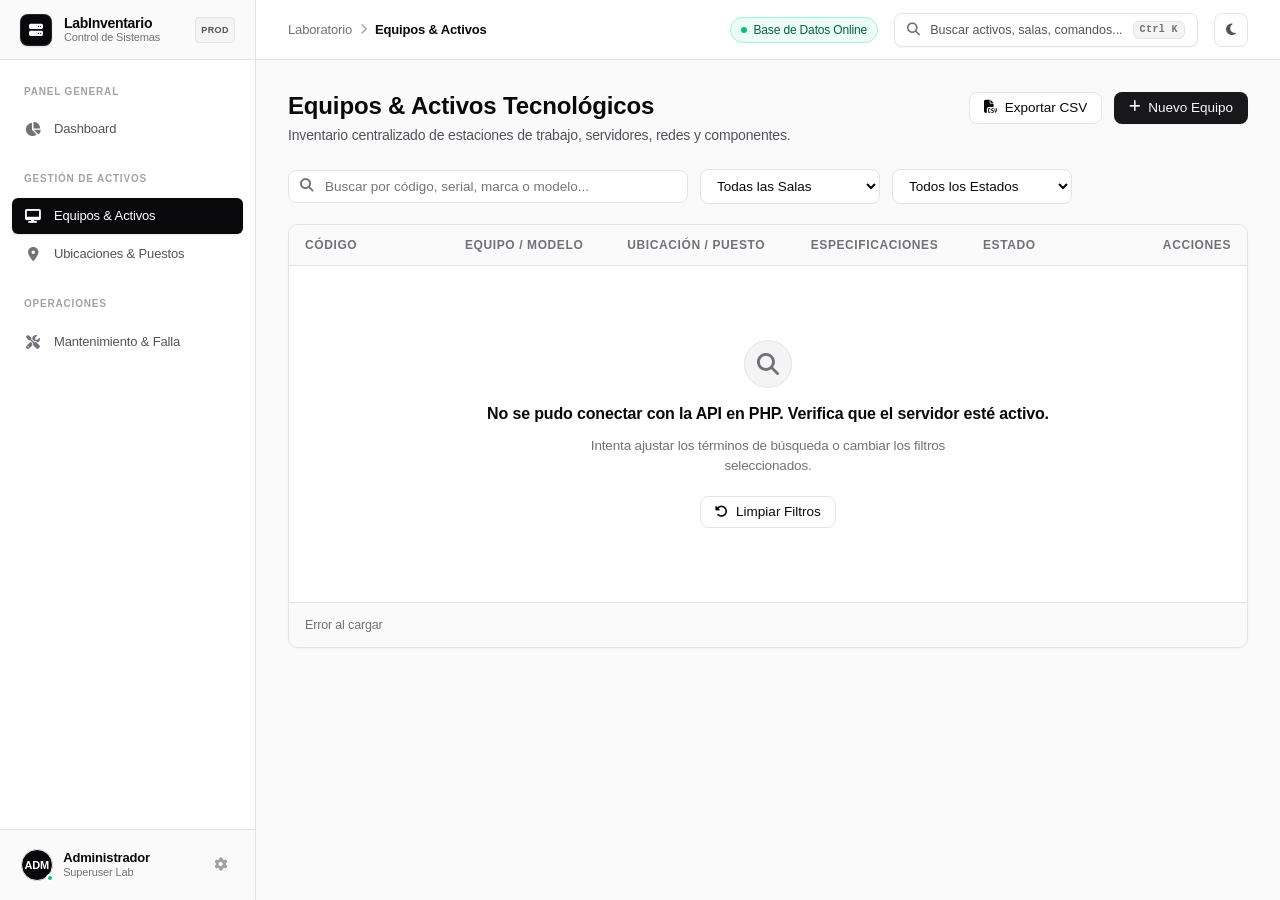
==== public/inventario.html @ e7461417 "feat: complete inventory system with reporting, dark mode, audit timeline, loans, and command palett" ====
<!DOCTYPE html>
<html lang="es">
<head>
    <meta charset="UTF-8">
    <meta name="viewport" content="width=device-width, initial-scale=1.0">
    <title>Equipos & Activos - Sistema de Inventario Laboratorio</title>
        <script>
        (function() {
            const savedTheme = localStorage.getItem('theme');
            const prefersDark = window.matchMedia('(prefers-color-scheme: dark)').matches;
            const theme = savedTheme ? savedTheme : (prefersDark ? 'dark' : 'light');
            document.documentElement.setAttribute('data-theme', theme);
        })();
    </script>
    <link rel="stylesheet" href="css/variables.css">
    <link rel="stylesheet" href="css/layout.css">
    <link rel="stylesheet" href="css/components.css">
    <link rel="stylesheet" href="https://cdnjs.cloudflare.com/ajax/libs/font-awesome/6.5.1/css/all.min.css">
</head>
<body>
        <!-- Sidebar de Navegación -->
        <!-- Sidebar de Navegación Estandarizado -->
        <!-- Sidebar de Navegación Estandarizado -->
    <aside class="sidebar">
    <div class="sidebar-header">
        <div class="brand-logo-box">
            <i class="fa-solid fa-server"></i>
        </div>
        <div class="brand-text-group">
            <span class="brand-name">LabInventario</span>
            <span class="brand-sub">Control de Sistemas</span>
        </div>
        <span class="brand-badge">PROD</span>
    </div>

    <nav class="sidebar-nav">
        <div class="nav-section">
            <span class="nav-section-title">Panel General</span>
            <a href="index.html" class="nav-link" id="nav-dashboard">
                <i class="fa-solid fa-chart-pie"></i>
                <span>Dashboard</span>
            </a>
        </div>

        <div class="nav-section">
            <span class="nav-section-title">Gestión de Activos</span>
            <a href="inventario.html" class="nav-link active" id="nav-inventario">
                <i class="fa-solid fa-desktop"></i>
                <span>Equipos & Activos</span>
            </a>
            <a href="ubicaciones.html" class="nav-link" id="nav-ubicaciones">
                <i class="fa-solid fa-location-dot"></i>
                <span>Ubicaciones & Puestos</span>
            </a>
        </div>

        <div class="nav-section">
            <span class="nav-section-title">Operaciones</span>
            <a href="mantenimientos.html" class="nav-link" id="nav-mantenimientos">
                <i class="fa-solid fa-screwdriver-wrench"></i>
                <span>Mantenimiento & Falla</span>
                <span class="nav-counter alert" id="sidebar-mantenimiento-count" style="display: none;">0</span>
            </a>
        </div>
    </nav>

    <div class="sidebar-footer">
        <div class="user-card-wrapper">
            <div class="user-avatar-status">
                <div class="user-avatar-badge">ADM</div>
                <span class="status-dot-online" title="Conectado"></span>
            </div>
            <div class="user-meta">
                <span class="user-name">Administrador</span>
                <span class="user-role">Superuser Lab</span>
            </div>
            <button class="sidebar-action-btn" title="Configuración de Sistema" aria-label="Ajustes">
                <i class="fa-solid fa-gear"></i>
            </button>
        </div>
    </div>
</aside>

    <!-- Contenedor Maestro -->
    <div class="main-wrapper">
                <!-- Topbar Estandarizada -->
        <header class="topbar">
            <div class="topbar-left">
                <span class="breadcrumb-root">Laboratorio</span>
                <i class="fa-solid fa-chevron-right breadcrumb-separator"></i>
                <span class="breadcrumb-current">Equipos & Activos</span>
            </div>
                        <div class="topbar-right">
                <div class="system-badge">
                    <span class="system-badge-dot"></span>
                    <span>Base de Datos Online</span>
                </div>
                <button id="cmd-palette-trigger" class="topbar-search-trigger" title="Buscar en todo el sistema (Ctrl + K)">
                    <i class="fa-solid fa-magnifying-glass"></i>
                    <span class="search-placeholder-text">Buscar activos, salas, comandos...</span>
                    <kbd class="kbd-shortcut">Ctrl K</kbd>
                </button>
                <button id="theme-toggle-btn" class="topbar-icon-btn" title="Cambiar tema de color" aria-label="Cambiar tema">
                    <i class="fa-solid fa-sun"></i>
                </button>
            </div>
        </header>

                <main class="content-area">
            <!-- Encabezado de Página Estandarizado -->
            <div class="page-header">
                <div class="page-header-content">
                    <h1>Equipos & Activos Tecnológicos</h1>
                    <p>Inventario centralizado de estaciones de trabajo, servidores, redes y componentes.</p>
                </div>
                <div class="page-header-actions">
                    <button id="btn-exportar-inventario" class="btn btn-outline" title="Descargar inventario filtrado en Excel (CSV)">
                        <i class="fa-solid fa-file-csv"></i>
                        <span>Exportar CSV</span>
                    </button>
                    <button id="btn-nuevo-equipo" class="btn btn-primary" title="Registrar un nuevo activo">
                        <i class="fa-solid fa-plus"></i>
                        <span>Nuevo Equipo</span>
                    </button>
                </div>
            </div>

            <!-- Barra de Filtros -->
            <div class="filters-bar">
                <div class="search-input-wrapper">
                    <i class="fa-solid fa-magnifying-glass"></i>
                    <input type="text" id="input-busqueda" class="input-text" placeholder="Buscar por código, serial, marca o modelo...">
                </div>
                <select id="filtro-sala" class="select-input">
                    <option value="">Todas las Salas</option>
                </select>
                <select id="filtro-estado" class="select-input">
                    <option value="">Todos los Estados</option>
                    <option value="OPERATIVO">Operativo</option>
                    <option value="CON_FALLA">Con Falla</option>
                    <option value="EN_MANTENIMIENTO">En Mantenimiento</option>
                    <option value="EN_PRESTAMO">En Préstamo</option>
                    <option value="DE_BAJA">De Baja</option>
                </select>
            </div>

            <!-- Tabla de Datos -->
            <div class="table-container">
                <table class="data-table">
                    <thead>
                        <tr>
                            <th style="width: 160px;">Código</th>
                            <th>Equipo / Modelo</th>
                            <th>Ubicación / Puesto</th>
                            <th>Especificaciones</th>
                            <th style="width: 170px;">Estado</th>
                            <th style="width: 110px; text-align: right;">Acciones</th>
                        </tr>
                    </thead>
                    <tbody id="tabla-equipos">
                        <!-- Renderizado dinámico desde inventario.js -->
                    </tbody>
                </table>
                <div id="table-footer" class="table-footer">
                    <span id="counter-equipos">Cargando registros...</span>
                    <div id="pagination-controls" class="pagination-controls"></div>
                </div>
            </div>
        </main>
    </div>

    <!-- Modal Accesible: Nuevo Equipo (Estilo Shadcn UI) -->
    <div id="modal-nuevo-equipo" class="modal-backdrop" role="dialog" aria-modal="true" aria-labelledby="modal-title">
        <div class="modal-card">
            <div class="modal-header">
                <div>
                    <h3 id="modal-title" class="modal-title">Registrar Nuevo Equipo</h3>
                    <p class="modal-description">Ingresa las especificaciones y asigna su puesto en el laboratorio.</p>
                </div>
                <button type="button" id="btn-cerrar-modal" class="btn-icon" aria-label="Cerrar modal"><i class="fa-solid fa-xmark"></i></button>
            </div>

            <form id="form-nuevo-equipo">
                <div class="modal-body">
                    <div id="modal-alert" class="alert-message alert-error"></div>

                    <!-- Sección 1: Datos Principales -->
                    <div class="form-section">
                        <div class="form-section-title">Datos Principales</div>
                        <div class="form-grid-2">
                            <div class="form-group">
                                <label for="input-codigo" class="form-label required">Código Patrimonial</label>
                                <input type="text" id="input-codigo" name="codigo_patrimonial" class="form-input" placeholder="Ej: PAT-PC-004" required>
                            </div>
                            <div class="form-group">
                                <label for="input-serial" class="form-label required">Número de Serie</label>
                                <input type="text" id="input-serial" name="numero_serie" class="form-input" placeholder="Ej: 5CD2348X9Z" required>
                            </div>
                        </div>

                        <div class="form-grid-3">
                            <div class="form-group">
                                <label for="select-categoria" class="form-label required">Categoría</label>
                                <select id="select-categoria" name="categoria" class="form-select" required>
                                    <option value="PC_ESCRITORIO">PC de Escritorio</option>
                                    <option value="ALL_IN_ONE">All-in-One</option>
                                    <option value="MONITOR">Monitor</option>
                                    <option value="NETWORKING">Networking (Switch/Router)</option>
                                    <option value="PROYECTOR">Proyector</option>
                                    <option value="PERIFERICO">Periférico</option>
                                    <option value="COMPONENTE_INTERNO">Componente Interno</option>
                                </select>
                            </div>
                            <div class="form-group">
                                <label for="input-marca" class="form-label required">Marca</label>
                                <input type="text" id="input-marca" name="marca" class="form-input" placeholder="Ej: HP, Dell, Lenovo" required>
                            </div>
                            <div class="form-group">
                                <label for="input-modelo" class="form-label required">Modelo</label>
                                <input type="text" id="input-modelo" name="modelo" class="form-input" placeholder="Ej: ProDesk 400 G6" required>
                            </div>
                        </div>

                        <div class="form-grid-2">
                            <div class="form-group">
                                <label for="select-modal-estado" class="form-label required">Estado Inicial</label>
                                <select id="select-modal-estado" name="estado" class="form-select" required>
                                    <option value="OPERATIVO" selected>Operativo</option>
                                    <option value="EN_MANTENIMIENTO">En Mantenimiento</option>
                                    <option value="CON_FALLA">Con Falla</option>
                                    <option value="EN_PRESTAMO">En Préstamo</option>
                                    <option value="DE_BAJA">De Baja</option>
                                </select>
                            </div>
                            <div class="form-group">
                                <label for="input-fecha-ingreso" class="form-label">Fecha de Ingreso</label>
                                <input type="date" id="input-fecha-ingreso" name="fecha_ingreso" class="form-input">
                            </div>
                        </div>
                    </div>

                    <!-- Sección 2: Ubicación y Puesto -->
                    <div class="form-section">
                        <div class="form-section-title">Ubicación y Puesto Asignado</div>
                        <div class="form-grid-2">
                            <div class="form-group">
                                <label for="select-sala" class="form-label required">Sala / Laboratorio</label>
                                <select id="select-sala" name="sala_id" class="form-select" required>
                                    <option value="">Selecciona una sala...</option>
                                </select>
                            </div>
                            <div class="form-group">
                                <label for="select-puesto" class="form-label">Puesto Disponible</label>
                                <select id="select-puesto" name="puesto_id" class="form-select" disabled>
                                    <option value="">Selecciona primero una sala</option>
                                </select>
                            </div>
                        </div>
                    </div>

                    <!-- Sección 3: Especificaciones Técnicas -->
                    <div class="form-section">
                        <div class="form-section-title">Especificaciones de Hardware y Red (Opcional)</div>
                        <div class="form-grid-3">
                            <div class="form-group">
                                <label for="input-cpu" class="form-label">Procesador (CPU)</label>
                                <input type="text" id="input-cpu" name="cpu" class="form-input" placeholder="Ej: Core i5-10500">
                            </div>
                            <div class="form-group">
                                <label for="input-ram" class="form-label">Memoria RAM (GB)</label>
                                <input type="number" id="input-ram" name="ram_gb" class="form-input" min="1" max="512" placeholder="Ej: 16">
                            </div>
                            <div class="form-group">
                                <label for="input-disco" class="form-label">Almacenamiento</label>
                                <input type="text" id="input-disco" name="almacenamiento" class="form-input" placeholder="Ej: 512 GB SSD NVMe">
                            </div>
                        </div>

                        <div class="form-grid-2">
                            <div class="form-group">
                                <label for="input-ip" class="form-label">Dirección IP Asignada</label>
                                <input type="text" id="input-ip" name="ip_asignada" class="form-input" placeholder="Ej: 192.168.10.25">
                            </div>
                            <div class="form-group">
                                <label for="input-mac" class="form-label">Dirección MAC</label>
                                <input type="text" id="input-mac" name="mac_address" class="form-input" placeholder="Ej: AA:BB:CC:11:22:33">
                            </div>
                        </div>
                    </div>

                    <!-- Sección 4: Notas -->
                    <div class="form-section">
                        <div class="form-group">
                            <label for="input-notas" class="form-label">Notas u Observaciones</label>
                            <textarea id="input-notas" name="notas" class="form-textarea" placeholder="Detalles adicionales sobre el activo..."></textarea>
                        </div>
                    </div>
                </div>

                <div class="modal-footer">
                    <button type="button" id="btn-cancelar-modal" class="btn btn-outline">Cancelar</button>
                    <button type="submit" id="btn-guardar-equipo" class="btn btn-primary"><i class="fa-solid fa-check"></i><span>Guardar Activo</span></button>
                </div>
            </form>
        </div>
    </div>

    
    
    
    <!-- Modal: Editar Equipo (#modal-editar-equipo) -->
    <div id="modal-editar-equipo" class="modal-backdrop" role="dialog" aria-modal="true" aria-labelledby="modal-edit-title">
        <div class="modal-card">
            <div class="modal-header">
                <div>
                    <h3 id="modal-edit-title" class="modal-title">Editar Ficha del Activo</h3>
                    <p class="modal-description">Actualiza las especificaciones, ubicación o estado del equipo.</p>
                </div>
                <button type="button" id="btn-cerrar-edit" class="btn-icon" aria-label="Cerrar modal"><i class="fa-solid fa-xmark"></i></button>
            </div>

            <form id="form-editar-equipo">
                <input type="hidden" id="edit-equipo-id" name="id">
                <div class="modal-body">
                    <div id="modal-edit-alert" class="alert-message alert-error"></div>

                    <!-- Datos Principales -->
                    <div class="form-section">
                        <div class="form-section-title">Datos Principales</div>
                        <div class="form-grid-2">
                            <div class="form-group">
                                <label for="edit-codigo" class="form-label required">Código Patrimonial</label>
                                <input type="text" id="edit-codigo" name="codigo_patrimonial" class="form-input" required>
                            </div>
                            <div class="form-group">
                                <label for="edit-serial" class="form-label required">Número de Serie</label>
                                <input type="text" id="edit-serial" name="numero_serie" class="form-input" required>
                            </div>
                        </div>

                        <div class="form-grid-3">
                            <div class="form-group">
                                <label for="edit-categoria" class="form-label required">Categoría</label>
                                <select id="edit-categoria" name="categoria" class="form-select" required>
                                    <option value="PC_ESCRITORIO">PC de Escritorio</option>
                                    <option value="ALL_IN_ONE">All-in-One</option>
                                    <option value="MONITOR">Monitor</option>
                                    <option value="NETWORKING">Networking (Switch/Router)</option>
                                    <option value="PROYECTOR">Proyector</option>
                                    <option value="PERIFERICO">Periférico</option>
                                    <option value="COMPONENTE_INTERNO">Componente Interno</option>
                                </select>
                            </div>
                            <div class="form-group">
                                <label for="edit-marca" class="form-label required">Marca</label>
                                <input type="text" id="edit-marca" name="marca" class="form-input" required>
                            </div>
                            <div class="form-group">
                                <label for="edit-modelo" class="form-label required">Modelo</label>
                                <input type="text" id="edit-modelo" name="modelo" class="form-input" required>
                            </div>
                        </div>

                        <div class="form-grid-2">
                            <div class="form-group">
                                <label for="edit-estado" class="form-label required">Estado Actual</label>
                                <select id="edit-estado" name="estado" class="form-select" required>
                                    <option value="OPERATIVO">Operativo</option>
                                    <option value="EN_MANTENIMIENTO">En Mantenimiento</option>
                                    <option value="CON_FALLA">Con Falla</option>
                                    <option value="EN_PRESTAMO">En Préstamo</option>
                                    <option value="DE_BAJA">De Baja</option>
                                </select>
                            </div>
                            <div class="form-group">
                                <label for="edit-fecha-ingreso" class="form-label">Fecha de Ingreso</label>
                                <input type="date" id="edit-fecha-ingreso" name="fecha_ingreso" class="form-input">
                            </div>
                        </div>
                    </div>

                    <!-- Ubicación y Puesto -->
                    <div class="form-section">
                        <div class="form-section-title">Ubicación y Puesto Asignado</div>
                        <div class="form-grid-2">
                            <div class="form-group">
                                <label for="edit-select-sala" class="form-label required">Sala / Laboratorio</label>
                                <select id="edit-select-sala" name="sala_id" class="form-select" required>
                                    <option value="">Selecciona una sala...</option>
                                </select>
                            </div>
                            <div class="form-group">
                                <label for="edit-select-puesto" class="form-label">Puesto Físico</label>
                                <select id="edit-select-puesto" name="puesto_id" class="form-select">
                                    <option value="">Sin puesto fijo (Mesa general)</option>
                                </select>
                            </div>
                        </div>
                    </div>

                    <!-- Especificaciones -->
                    <div class="form-section">
                        <div class="form-section-title">Especificaciones Técnicas</div>
                        <div class="form-grid-3">
                            <div class="form-group">
                                <label for="edit-cpu" class="form-label">Procesador (CPU)</label>
                                <input type="text" id="edit-cpu" name="cpu" class="form-input">
                            </div>
                            <div class="form-group">
                                <label for="edit-ram" class="form-label">RAM (GB)</label>
                                <input type="number" id="edit-ram" name="ram_gb" class="form-input" min="1" max="512">
                            </div>
                            <div class="form-group">
                                <label for="edit-disco" class="form-label">Almacenamiento</label>
                                <input type="text" id="edit-disco" name="almacenamiento" class="form-input">
                            </div>
                        </div>

                        <div class="form-grid-2">
                            <div class="form-group">
                                <label for="edit-ip" class="form-label">Dirección IP</label>
                                <input type="text" id="edit-ip" name="ip_asignada" class="form-input">
                            </div>
                            <div class="form-group">
                                <label for="edit-mac" class="form-label">Dirección MAC</label>
                                <input type="text" id="edit-mac" name="mac_address" class="form-input">
                            </div>
                        </div>
                    </div>

                    <!-- Notas -->
                    <div class="form-section">
                        <div class="form-group">
                            <label for="edit-notas" class="form-label">Notas u Observaciones</label>
                            <textarea id="edit-notas" name="notas" class="form-textarea"></textarea>
                        </div>
                    </div>
                </div>

                <div class="modal-footer">
                    <button type="button" id="btn-cancelar-edit" class="btn btn-outline">Cancelar</button>
                    <button type="submit" id="btn-guardar-edit" class="btn btn-primary"><i class="fa-solid fa-check"></i><span>Guardar Cambios</span></button>
                </div>
            </form>
        </div>
    </div>

    <!-- Modal: Confirmar Baja Lógica (#modal-confirmar-baja) -->
    <div id="modal-confirmar-baja" class="modal-backdrop" role="dialog" aria-modal="true" aria-labelledby="modal-baja-title">
        <div class="modal-card" style="max-width: 480px;">
            <div class="modal-header" style="border-bottom: 1px solid #fee2e2; background-color: #fef2f2;">
                <div style="display: flex; align-items: center; gap: 10px;">
                    <div style="width: 32px; height: 32px; border-radius: 50%; background: #fee2e2; color: #dc2626; display: flex; align-items: center; justify-content: center;">
                        <svg width="18" height="18" viewBox="0 0 24 24" fill="none" stroke="currentColor" stroke-width="2.2" stroke-linecap="round" stroke-linejoin="round">
                            <path d="M10.29 3.86L1.82 18a2 2 0 0 0 1.71 3h16.94a2 2 0 0 0 1.71-3L13.71 3.86a2 2 0 0 0-3.42 0z"></path>
                            <line x1="12" y1="9" x2="12" y2="13"></line>
                            <line x1="12" y1="17" x2="12.01" y2="17"></line>
                        </svg>
                    </div>
                    <div>
                        <h3 id="modal-baja-title" class="modal-title" style="color: #991b1b;">Desincorporar Activo</h3>
                        <p class="modal-description" style="color: #b91c1c;">Esta acción cambiará el estado del equipo a DE BAJA.</p>
                    </div>
                </div>
                <button type="button" id="btn-cerrar-baja" class="btn-icon" aria-label="Cerrar modal"><i class="fa-solid fa-xmark"></i></button>
            </div>

            <form id="form-confirmar-baja">
                <input type="hidden" id="baja-equipo-id" name="id">
                <div class="modal-body" style="gap: 1rem;">
                    <div style="font-size: 13.5px; line-height: 1.5; color: var(--text-secondary);">
                        ¿Estás seguro de dar de baja el activo <strong id="baja-equipo-codigo" style="color: var(--text-primary);">PAT-PC-000</strong>?
                        <br><br>
                        El equipo pasará a estado <strong>DE BAJA</strong> y su <strong>puesto físico asignado quedará liberado inmediatamente</strong> para que otro activo pueda ocuparlo.
                    </div>

                    <div class="form-group">
                        <label for="baja-motivo" class="form-label">Motivo de la desincorporación (Opcional)</label>
                        <textarea id="baja-motivo" name="motivo" class="form-textarea" placeholder="Ej: Daño en placa madre irreparable, fin de ciclo de vida útil..." style="min-height: 70px;"></textarea>
                    </div>
                </div>

                <div class="modal-footer">
                    <button type="button" id="btn-cancelar-baja" class="btn btn-outline">Cancelar</button>
                    <button type="submit" id="btn-submit-baja" class="btn btn-danger"><i class="fa-solid fa-ban"></i><span>Confirmar Desincorporación</span></button>
                </div>
            </form>
        </div>
    </div>

    <!-- Modal: Ficha Técnica Detallada e Historial de Mantenimiento -->
    <div id="modal-detalle-equipo" class="modal-backdrop" role="dialog" aria-modal="true" aria-labelledby="detalle-titulo-codigo">
        <div class="modal-card" style="max-width: 720px;">
            <div class="modal-header">
                <div style="display: flex; align-items: center; gap: 12px; flex-wrap: wrap;">
                    <span id="detalle-codigo" class="cell-code" style="font-size: 16px; padding: 4px 10px;">PAT-PC-000</span>
                    <span id="detalle-categoria-tag" class="cat-tag">PC ESCRITORIO</span>
                    <div id="detalle-badge-estado"></div>
                </div>
                <button type="button" id="btn-cerrar-detalle" class="btn-icon" aria-label="Cerrar modal"><i class="fa-solid fa-xmark"></i></button>
            </div>

            <div class="modal-body">
                <!-- Título y Marca/Modelo -->
                <div style="display: flex; justify-content: space-between; align-items: flex-start; flex-wrap: wrap; gap: 8px;">
                    <div>
                        <h2 id="detalle-nombre-modelo" style="font-size: 18px; font-weight: 700; color: var(--text-primary);">HP ProDesk 400 G6</h2>
                        <div id="detalle-serial" style="font-size: 13px; color: var(--text-muted); margin-top: 2px;">Serial: 5CD2348X1Q</div>
                    </div>
                    <div style="text-align: right;">
                        <div id="detalle-sala-nombre" style="font-size: 13.5px; font-weight: 600; color: var(--brand-blue);">Laboratorio 1 - Programación</div>
                        <div id="detalle-puesto-nombre" style="font-size: 12px; color: var(--text-secondary); margin-top: 2px;">Puesto: LAB1-P01</div>
                    </div>
                </div>

                <!-- Bloque 1: Grid de Especificaciones de Hardware -->
                <div class="form-section">
                    <div class="form-section-title">Especificaciones de Hardware & Conectividad</div>
                    <div class="spec-box-grid">
                        <div class="spec-box">
                            <span class="spec-box-label"><i class="fa-solid fa-microchip"></i> Procesador / CPU</span>
                            <span id="detalle-spec-cpu" class="spec-box-value">Intel Core i5-10500</span>
                        </div>
                        <div class="spec-box">
                            <span class="spec-box-label"><i class="fa-solid fa-memory"></i> Memoria RAM</span>
                            <span id="detalle-spec-ram" class="spec-box-value">16 GB</span>
                        </div>
                        <div class="spec-box">
                            <span class="spec-box-label"><i class="fa-solid fa-hard-drive"></i> Almacenamiento / Disco</span>
                            <span id="detalle-spec-disco" class="spec-box-value">512 GB SSD NVMe</span>
                        </div>
                        <div class="spec-box">
                            <span class="spec-box-label"><i class="fa-solid fa-network-wired"></i> Dirección IP / Red</span>
                            <span id="detalle-spec-ip" class="spec-box-value">192.168.10.21</span>
                        </div>
                        <div class="spec-box">
                            <span class="spec-box-label"><i class="fa-solid fa-ethernet"></i> Dirección MAC</span>
                            <span id="detalle-spec-mac" class="spec-box-value">A0:B3:CC:11:22:33</span>
                        </div>
                        <div class="spec-box">
                            <span class="spec-box-label"><i class="fa-solid fa-calendar-days"></i> Fecha de Ingreso</span>
                            <span id="detalle-spec-fecha" class="spec-box-value">2024-01-15</span>
                        </div>
                    </div>
                </div>

                <!-- Bloque 2: Notas / Observaciones -->
                <div class="form-section" id="detalle-bloque-notas">
                    <div class="form-section-title">Notas u Observaciones del Activo</div>
                    <div id="detalle-notas" style="font-size: 13px; color: var(--text-secondary); background: var(--bg-muted); padding: 10px 14px; border-radius: var(--radius-md); border: 1px solid var(--border-color);">
                        Sin notas adicionales.
                    </div>
                </div>

                <!-- Bloque 3: Trazabilidad & Hoja de Vida del Activo -->
                <div class="form-section" id="seccion-trazabilidad">
                    <div style="display: flex; justify-content: space-between; align-items: center; margin-bottom: 0.75rem;">
                        <div class="form-section-title" style="margin-bottom: 0;">Trazabilidad & Hoja de Vida del Activo</div>
                        <span style="font-size: 11.5px; color: var(--text-muted); font-weight: 500;">Historial cronológico unificado</span>
                    </div>

                    <!-- Banner de Préstamo Activo (si el activo está EN_PRESTAMO) -->
                    <div id="prestamo-banner-container" style="display: none; margin-bottom: 1rem;"></div>

                    <!-- Línea de Tiempo Vertical Unificada -->
                    <div id="detalle-timeline-container" class="timeline-vertical">
                        <div class="timeline-empty">
                            <i class="fa-solid fa-spinner fa-spin" style="margin-right: 6px;"></i>
                            Cargando trazabilidad y hoja de vida...
                        </div>
                    </div>

                    <!-- Contenedor oculto para compatibilidad con scripts existentes -->
                    <div id="detalle-historial-container" style="display: none;"></div>
                </div>
            </div>

            <div class="modal-footer" style="display: flex; justify-content: space-between; align-items: center; flex-wrap: wrap; gap: 8px;">
                <div style="display: flex; gap: 8px; align-items: center;">
                    <button type="button" id="btn-ficha-reportar" class="btn btn-warning" title="Reportar falla técnica para este equipo">
                        <i class="fa-solid fa-triangle-exclamation"></i>
                        <span>Reportar Falla</span>
                    </button>
                    <button type="button" id="btn-abrir-prestamo" class="btn btn-outline" style="display: none;" title="Asignar este equipo en préstamo">
                        <i class="fa-solid fa-handshake"></i>
                        <span>Asignar en Préstamo</span>
                    </button>
                </div>
                <div style="display: flex; gap: 8px; align-items: center;">
                    <button type="button" id="btn-imprimir-acta" class="btn btn-outline">
                        <i class="fa-solid fa-print"></i>
                        <span>Imprimir Acta Oficial</span>
                    </button>
                    <button type="button" id="btn-detalle-abrir-qr" class="btn btn-outline"><i class="fa-solid fa-qrcode"></i><span>Ver Código QR</span></button>
                    <button type="button" id="btn-cerrar-detalle-pie" class="btn btn-primary"><i class="fa-solid fa-check"></i><span>Cerrar</span></button>
                </div>
            </div>
        </div>
    </div>

    <div id="modal-etiqueta-qr" class="modal-backdrop" role="dialog" aria-modal="true" aria-labelledby="qr-modal-title">
        <div class="modal-card" style="max-width: 440px;">
            <div class="modal-header">
                <div>
                    <h3 id="qr-modal-title" class="modal-title">Etiqueta Patrimonial de Activo</h3>
                    <p class="modal-description">Código QR escaneable para identificación física del equipo.</p>
                </div>
                <button type="button" id="btn-cerrar-qr" class="btn-icon" aria-label="Cerrar modal"><i class="fa-solid fa-xmark"></i></button>
            </div>

            <div class="modal-body">
                <!-- Tarjeta de Etiqueta Imprimible -->
                <div id="printable-tag" class="qr-tag-preview">
                    <div class="qr-tag-header">LABORATORIO DE COMPUTACIÓN · CONTROL PATRIMONIAL</div>
                    
                    <div class="qr-tag-canvas-box">
                        <div id="qr-canvas-wrapper"></div>
                    </div>

                    <div id="qr-label-codigo" class="qr-tag-code">PAT-PC-000</div>

                    <div class="qr-tag-details">
                        <div id="qr-label-modelo" style="font-weight: 600; color: #0f172a;">HP ProDesk 400 G6</div>
                        <div id="qr-label-serial" style="color: #64748b; font-size: 11.5px; margin-top: 2px;">S/N: 5CD2348X1Q</div>
                        <div id="qr-label-ubicacion" style="color: #2563eb; font-weight: 500; font-size: 11.5px; margin-top: 4px;">Laboratorio 1 - Programación</div>
                    </div>
                </div>
            </div>

            <div class="modal-footer">
                <button type="button" id="btn-cancelar-qr" class="btn btn-outline">Cerrar</button>
                <button type="button" id="btn-imprimir-qr" class="btn btn-primary"><i class="fa-solid fa-print"></i><span>Imprimir Etiqueta</span></button>
            </div>
        </div>
    </div>

    
    <!-- Modal: Asignar Equipo en Préstamo (#modal-prestamo-equipo) -->
    <div id="modal-prestamo-equipo" class="modal-backdrop" role="dialog" aria-modal="true" aria-labelledby="modal-prestamo-title" style="display: none;">
        <div class="modal-card" style="max-width: 520px;">
            <div class="modal-header">
                <div>
                    <h3 id="modal-prestamo-title" class="modal-title">Asignar Equipo en Préstamo</h3>
                    <p class="modal-description" id="modal-prestamo-subtitle">Registra la salida formal del activo para uso institucional o académico.</p>
                </div>
                <button type="button" id="btn-cerrar-prestamo" class="btn-icon" aria-label="Cerrar modal"><i class="fa-solid fa-xmark"></i></button>
            </div>

            <form id="form-prestamo-equipo">
                <input type="hidden" id="prestamo-equipo-id" name="equipo_id" value="">
                <div class="modal-body" style="display: flex; flex-direction: column; gap: 1rem;">
                    <!-- Mini ficha del activo -->
                    <div style="padding: 0.75rem 1rem; border-radius: var(--radius-md); background: var(--bg-muted); border: 1px solid var(--border-color); display: flex; align-items: center; justify-content: space-between;">
                        <div>
                            <div id="prestamo-activo-codigo" class="cell-code" style="font-size: 13px;">PAT-000</div>
                            <div id="prestamo-activo-nombre" style="font-weight: 600; font-size: 14px; color: var(--text-primary); margin-top: 2px;">Equipo</div>
                        </div>
                        <span id="prestamo-activo-categoria" class="cat-tag">EQUIPO</span>
                    </div>

                    <div class="form-group">
                        <label for="prestamo-solicitante" class="form-label">
                            Nombre del Solicitante / Docente <span class="required" style="color: var(--destructive); font-weight: bold;">*</span>
                        </label>
                        <input type="text" id="prestamo-solicitante" name="solicitante_nombre" class="form-control" placeholder="Ej. Prof. Carlos Mendoza" required autocomplete="off">
                    </div>

                    <div class="form-row" style="display: grid; grid-template-columns: 1fr 1fr; gap: 0.75rem;">
                        <div class="form-group">
                            <label for="prestamo-identificacion" class="form-label">
                                Cédula / ID Institucional <span class="required" style="color: var(--destructive); font-weight: bold;">*</span>
                            </label>
                            <input type="text" id="prestamo-identificacion" name="solicitante_identificacion" class="form-control" placeholder="Ej. 14.582.910" required autocomplete="off">
                        </div>
                        <div class="form-group">
                            <label for="prestamo-fecha-estimada" class="form-label">
                                Fecha Estimada Devolución <span class="required" style="color: var(--destructive); font-weight: bold;">*</span>
                            </label>
                            <input type="date" id="prestamo-fecha-estimada" name="fecha_devolucion_estimada" class="form-control" required>
                        </div>
                    </div>

                    <div class="form-group">
                        <label for="prestamo-destino" class="form-label">
                            Aula o Destino de Uso <span class="required" style="color: var(--destructive); font-weight: bold;">*</span>
                        </label>
                        <input type="text" id="prestamo-destino" name="destino_uso" class="form-control" placeholder="Ej. Aula Magna / Defensa de Grado" required autocomplete="off">
                    </div>

                    <div class="form-group">
                        <label for="prestamo-observaciones" class="form-label">
                            Observaciones de entrega
                        </label>
                        <textarea id="prestamo-observaciones" name="observaciones" class="form-control" rows="2" placeholder="Estado inicial de entrega, cables, accesorios, control remoto, etc."></textarea>
                    </div>
                </div>

                <div class="modal-footer" style="display: flex; justify-content: flex-end; gap: 8px;">
                    <button type="button" id="btn-cancelar-prestamo" class="btn btn-outline">Cancelar</button>
                    <button type="submit" id="btn-guardar-prestamo" class="btn btn-primary">
                        <i class="fa-solid fa-handshake"></i>
                        <span>Confirmar Préstamo</span>
                    </button>
                </div>
            </form>
        </div>
    </div>

    <script src="js/libs/qrcode.min.js"></script>
    <!-- Script de la Vista -->
    <script type="module" src="js/views/inventario.js"></script>
</body>
</html>
---- public/css/variables.css ----
/* ==========================================================================
   Design Tokens - Design System Integrado
   Directivas:
   - shadcn-ui/ui@shadcn
   - anthropics/skills@frontend-design
   - tailwindlabs/tailwind-design-system
   - radix-ui/primitives@design-principles
   - refactoring-ui/design-principles
   ========================================================================== */

:root {
    /* --------------------------------------------------------------------------
       1. Superficies y Fondos (Paleta Zinc - Blanco Puro #ffffff, Página #fafafa)
       -------------------------------------------------------------------------- */
    --bg-app: #fafafa;           /* Zinc-50: Fondo sutil y limpio de la aplicación */
    --bg-surface: #ffffff;       /* Blanco Puro: Superficie de tarjetas, modales y tablas */
    --bg-muted: #f4f4f5;         /* Zinc-100: Fondos tenues para hover, filas alternas y badges */
    --bg-accent: #fafafa;        /* Zinc-50: Cabeceras de tablas y secciones discretas */
    --bg-card: #ffffff;
    --bg-popover: #ffffff;
    --bg-surface-elevated: #ffffff;
    --card-bg: #ffffff;
    --card-border: var(--border-color);
    --input-bg: #ffffff;
    --input-border: var(--border-color);
    --badge-neutral-bg: #f4f4f5;
    --badge-neutral-text: #52525b;

    /* --------------------------------------------------------------------------
       2. Jerarquía Tipográfica y Escala Modular
       Ritmo vertical calibrado con line-heights para datos técnicos y texto atenuado (#71717a)
       -------------------------------------------------------------------------- */
    --font-sans: -apple-system, BlinkMacSystemFont, "Segoe UI", Roboto, "Helvetica Neue", Arial, sans-serif;
    --font-mono: ui-monospace, SFMono-Regular, "SF Mono", Menlo, Monaco, Consolas, "Liberation Mono", "Courier New", monospace;

    /* Escala modular con alturas de línea ajustadas */
    --font-size-xs: 0.75rem;     /* 12px */
    --line-height-xs: 1rem;      /* 16px */

    --font-size-sm: 0.8125rem;   /* 13px */
    --line-height-sm: 1.125rem;  /* 18px */

    --font-size-base: 0.875rem;  /* 14px */
    --line-height-base: 1.25rem; /* 20px */

    --font-size-md: 0.9375rem;   /* 15px */
    --line-height-md: 1.375rem;  /* 22px */

    --font-size-lg: 1.125rem;    /* 18px */
    --line-height-lg: 1.5rem;    /* 24px */

    --font-size-xl: 1.25rem;     /* 20px */
    --line-height-xl: 1.75rem;   /* 28px */

    --font-size-2xl: 1.5rem;     /* 24px */
    --line-height-2xl: 2rem;     /* 32px */

    --font-size-3xl: 1.875rem;   /* 30px */
    --line-height-3xl: 2.25rem;  /* 36px */

    /* Colores Tipográficos (Zinc Palette) */
    --text-primary: #09090b;     /* Zinc-950: Máxima legibilidad, contraste óptimo */
    --text-secondary: #52525b;   /* Zinc-600: Etiquetas secundarias y descripciones */
    --text-muted: #71717a;       /* Zinc-500: Texto atenuado, cabeceras discretas y metadatos */
    --text-subtle: #a1a1aa;      /* Zinc-400: Iconos inactivos, separadores y placeholders */
    --text-inverse: #ffffff;

    /* --------------------------------------------------------------------------
       3. Bordes y Separadores Sutiles (Zinc Palette)
       Bordes sutiles en #e4e4e7 evitando bordes oscuros o dobles
       -------------------------------------------------------------------------- */
    --border-color: #e4e4e7;     /* Zinc-200: Borde estándar limpio y sutil */
    --border-subtle: #f4f4f5;    /* Zinc-100: Divisores internos ligeros */
    --border-strong: #d4d4d8;    /* Zinc-300: Bordes hover y controles activos */
    --border-focus: #18181b;     /* Zinc-900: Borde de foco primario */

    /* --------------------------------------------------------------------------
       4. Focus Ring Accesible (Radix UI / Shadcn / Refactoring UI)
       outline: 2px solid transparent; box-shadow: 0 0 0 2px #ffffff, 0 0 0 4px #18181b;
       -------------------------------------------------------------------------- */
    --ring-offset: 2px;
    --ring-color: #18181b;
    --focus-ring: 0 0 0 2px #ffffff, 0 0 0 4px #18181b;

    /* --------------------------------------------------------------------------
       5. Colores de Acción Primarios y Acentos
       -------------------------------------------------------------------------- */
    --primary: #18181b;          /* Zinc-900: Botón primario ejecutivo Shadcn */
    --primary-hover: #27272a;    /* Zinc-800: Hover sutil */
    --primary-foreground: #fafafa;

    --secondary: #f4f4f5;        /* Zinc-100 */
    --secondary-hover: #e4e4e7;  /* Zinc-200 */
    --secondary-foreground: #18181b;

    --brand-blue: #2563eb;       /* Tailwind Blue 600 */
    --brand-blue-hover: #1d4ed8; /* Tailwind Blue 700 */
    --brand-blue-subtle: #eff6ff;

    /* --------------------------------------------------------------------------
       6. Tokens de Estados (Badges con paleta armónica y contrastes accesibles)
       -------------------------------------------------------------------------- */
    --operativo-bg: #ecfdf5;     /* Emerald 50 */
    --operativo-text: #065f46;   /* Emerald 800 */
    --operativo-border: #a7f3d0; /* Emerald 200 */
    --operativo-dot: #10b981;    /* Emerald 500 */

    --mantenimiento-bg: #fffbeb; /* Amber 50 */
    --mantenimiento-text: #92400e;/* Amber 800 */
    --mantenimiento-border: #fde68a;/* Amber 200 */
    --mantenimiento-dot: #f59e0b;/* Amber 500 */

    --falla-bg: #fef2f2;         /* Red 50 */
    --falla-text: #991b1b;       /* Red 800 */
    --falla-border: #fecaca;     /* Red 200 */
    --falla-dot: #ef4444;        /* Red 500 */

    --prestamo-bg: #eff6ff;      /* Blue 50 */
    --prestamo-text: #1e40af;     /* Blue 800 */
    --prestamo-border: #bfdbfe;  /* Blue 200 */
    --prestamo-dot: #3b82f6;     /* Blue 500 */

    --baja-bg: #f4f4f5;          /* Zinc 100 */
    --baja-text: #52525b;        /* Zinc 600 */
    --baja-border: #e4e4e7;      /* Zinc 200 */
    --baja-dot: #71717a;         /* Zinc 500 */

    /* --------------------------------------------------------------------------
       7. Sombras y Elevaciones Refinadas (Multi-capa Tailwind / Shadcn UI)
       -------------------------------------------------------------------------- */
    --shadow-xs: 0 1px 2px 0 rgba(0, 0, 0, 0.04);
    --shadow-sm: 0 1px 3px 0 rgba(0, 0, 0, 0.06), 0 1px 2px -1px rgba(0, 0, 0, 0.06);
    --shadow-md: 0 4px 6px -1px rgba(0, 0, 0, 0.06), 0 2px 4px -2px rgba(0, 0, 0, 0.06);
    --shadow-lg: 0 10px 15px -3px rgba(0, 0, 0, 0.07), 0 4px 6px -4px rgba(0, 0, 0, 0.05);
    --shadow-xl: 0 20px 25px -5px rgba(0, 0, 0, 0.08), 0 8px 10px -6px rgba(0, 0, 0, 0.04);

    /* --------------------------------------------------------------------------
       8. Radios y Transiciones Suaves (150ms ease)
       -------------------------------------------------------------------------- */
    --radius-sm: 6px;
    --radius-md: 8px;
    --radius-lg: 10px;
    --radius-xl: 12px;
    --radius-full: 9999px;
    --transition: all 150ms ease;
    --transition-fast: 150ms ease;
}


/* ==========================================================================
   Modo Oscuro - Shadcn UI Zinc Palette (WCAG AA Compliant)
   ========================================================================== */
[data-theme="dark"] {
    /* Fondos y Superficies (Paleta Zinc Oscura) */
    --bg-app: #09090b;             /* Zinc 950 */
    --bg-surface: #121215;         /* Superficie de tarjetas / contenedores */
    --bg-surface-elevated: #18181b;/* Zinc 900 (modales, dropdowns) */
    --bg-muted: #27272a;           /* Zinc 800 */
    --bg-accent: #18181b;          /* Zinc 900 */
    --bg-card: #121215;
    --bg-popover: #18181b;
    
    /* Bordes y Separadores */
    --border-color: #27272a;       /* Zinc 800 */
    --border-subtle: #1e1e24;
    --border-strong: #3f3f46;      /* Zinc 700 */
    --border-focus: #fafafa;
    
    /* Tipografía */
    --text-primary: #fafafa;       /* Zinc 50 */
    --text-secondary: #a1a1aa;     /* Zinc 400 */
    --text-muted: #71717a;         /* Zinc 500 */
    --text-subtle: #52525b;        /* Zinc 600 */
    --text-inverse: #09090b;
    
    /* Botones primarios y Foco */
    --primary: #fafafa;
    --primary-hover: #e4e4e7;
    --primary-foreground: #09090b;
    --ring-offset: #09090b;
    --ring-color: #fafafa;
    --focus-ring: 0 0 0 2px var(--ring-offset), 0 0 0 4px var(--ring-color);
    
    /* Componentes y Estados */
    --card-bg: #121215;
    --card-border: #27272a;
    --input-bg: #18181b;
    --input-border: #27272a;
    --badge-neutral-bg: #27272a;
    --badge-neutral-text: #d4d4d8;
    
    /* Badges de Estado adaptados a Dark Mode */
    --operativo-bg: rgba(16, 185, 129, 0.15);
    --operativo-text: #34d399;
    --operativo-border: rgba(16, 185, 129, 0.3);
    --operativo-dot: #10b981;
    
    --mantenimiento-bg: rgba(245, 158, 11, 0.15);
    --mantenimiento-text: #fbbf24;
    --mantenimiento-border: rgba(245, 158, 11, 0.3);
    --mantenimiento-dot: #f59e0b;
    
    --falla-bg: rgba(239, 68, 68, 0.15);
    --falla-text: #f87171;
    --falla-border: rgba(239, 68, 68, 0.3);
    --falla-dot: #ef4444;
    
    --prestamo-bg: rgba(59, 130, 246, 0.15);
    --prestamo-text: #60a5fa;
    --prestamo-border: rgba(59, 130, 246, 0.3);
    --prestamo-dot: #3b82f6;
    
    --baja-bg: rgba(113, 113, 122, 0.15);
    --baja-text: #a1a1aa;
    --baja-border: rgba(113, 113, 122, 0.3);
    --baja-dot: #71717a;
    
    /* Sombras para modo oscuro */
    --shadow-xs: 0 1px 2px rgba(0, 0, 0, 0.4);
    --shadow-sm: 0 1px 3px rgba(0, 0, 0, 0.5), 0 1px 2px rgba(0, 0, 0, 0.4);
    --shadow-md: 0 4px 6px -1px rgba(0, 0, 0, 0.5), 0 2px 4px -2px rgba(0, 0, 0, 0.5);
    --shadow-lg: 0 10px 15px -3px rgba(0, 0, 0, 0.6);
    --shadow-xl: 0 20px 25px -5px rgba(0, 0, 0, 0.7);
}
---- public/css/layout.css ----
/* ==========================================================================
   Layout Maestro (Sidebar + Topbar + Main Container)
   Directivas:
   - shadcn-ui/ui@shadcn
   - anthropics/skills@frontend-design
   - tailwindlabs/tailwind-design-system
   - radix-ui/primitives@design-principles
   - refactoring-ui/design-principles
   ========================================================================== */

* {
    box-sizing: border-box;
    margin: 0;
    padding: 0;
}

body {
    font-family: var(--font-sans);
    background-color: var(--bg-app);
    color: var(--text-primary);
    display: flex;
    min-height: 100vh;
    font-size: var(--font-size-base);
    line-height: var(--line-height-base);
    letter-spacing: -0.011em;
    -webkit-font-smoothing: antialiased;
    -moz-osx-font-smoothing: grayscale;
}

/* Sidebar Container */
aside.sidebar {
    width: 256px;
    background: #ffffff;
    border-right: 1px solid var(--border-color);
    display: flex;
    flex-direction: column;
    position: sticky;
    top: 0;
    height: 100vh;
    flex-shrink: 0;
    z-index: 30;
    user-select: none;
}

/* Brand Header */
.sidebar-header {
    height: 60px;
    padding: 0 1.25rem;
    border-bottom: 1px solid var(--border-color);
    display: flex;
    align-items: center;
    gap: 0.75rem;
    background: #fafafa;
}

.brand-logo-box {
    width: 32px;
    height: 32px;
    background: #09090b;
    border-radius: 8px;
    display: flex;
    align-items: center;
    justify-content: center;
    color: #ffffff;
    font-size: 14px;
    box-shadow: 0 1px 2px rgba(0, 0, 0, 0.12);
    border: 1px solid rgba(255, 255, 255, 0.1);
}

.brand-text-group {
    display: flex;
    flex-direction: column;
    line-height: 1.15;
}

.brand-text-group .brand-name {
    font-size: 0.875rem;
    font-weight: 600;
    color: #09090b;
    letter-spacing: -0.02em;
}

.brand-text-group .brand-sub {
    font-size: 11px;
    color: #71717a;
    font-weight: 400;
}

.brand-badge {
    margin-left: auto;
    font-size: 9px;
    font-weight: 700;
    letter-spacing: 0.05em;
    padding: 2px 5px;
    border-radius: 4px;
    background: #f4f4f5;
    color: #52525b;
    border: 1px solid #e4e4e7;
}

/* Navigation Area */
.sidebar-nav {
    padding: 1rem 0.75rem;
    display: flex;
    flex-direction: column;
    gap: 1rem;
    flex: 1;
    overflow-y: auto;
}

.nav-section {
    display: flex;
    flex-direction: column;
    gap: 2px;
}

.nav-section-title {
    font-size: 10px;
    font-weight: 700;
    text-transform: uppercase;
    letter-spacing: 0.08em;
    color: #a1a1aa;
    padding: 0.35rem 0.75rem;
    margin-bottom: 2px;
}

/* Navigation Links */
.nav-link {
    position: relative;
    display: flex;
    align-items: center;
    gap: 0.75rem;
    padding: 0.5rem 0.75rem;
    border-radius: 6px;
    color: #52525b;
    font-size: 0.8125rem;
    font-weight: 500;
    text-decoration: none;
    transition: all 120ms cubic-bezier(0.4, 0, 0.2, 1);
}

.nav-link i.fa-solid {
    font-size: 14px;
    width: 18px;
    text-align: center;
    color: #71717a;
    transition: color 120ms ease;
}

.nav-link:hover {
    background: #f4f4f5;
    color: #09090b;
}

.nav-link:hover i.fa-solid {
    color: #09090b;
}

/* Estado Activo Premium (Shadcn Dark Accent) */
.nav-link.active {
    background: #09090b;
    color: #ffffff;
    font-weight: 500;
    box-shadow: 0 1px 3px rgba(0, 0, 0, 0.1);
}

.nav-link.active i.fa-solid {
    color: #ffffff;
}

/* Badges Numéricos Integrados */
.nav-counter {
    margin-left: auto;
    font-size: 11px;
    font-weight: 600;
    line-height: 1;
    padding: 3px 6px;
    border-radius: 9999px;
    background: #f4f4f5;
    color: #71717a;
    transition: all 120ms ease;
}

.nav-link.active .nav-counter {
    background: rgba(255, 255, 255, 0.15);
    color: #ffffff;
}

.nav-counter.alert {
    background: #fef2f2;
    color: #ef4444;
    border: 1px solid #fecaca;
}

/* Footer & User Session Card */
.sidebar-footer {
    padding: 0.75rem;
    border-top: 1px solid var(--border-color);
    background: #fafafa;
}

.user-card-wrapper {
    display: flex;
    align-items: center;
    gap: 0.65rem;
    padding: 0.45rem 0.55rem;
    border-radius: 6px;
    transition: background 120ms ease;
}

.user-card-wrapper:hover {
    background: #f4f4f5;
}

.user-avatar-status {
    position: relative;
    flex-shrink: 0;
}

.user-avatar-badge {
    width: 32px;
    height: 32px;
    border-radius: 50%;
    background: #09090b;
    color: #ffffff;
    font-size: 11px;
    font-weight: 600;
    display: flex;
    align-items: center;
    justify-content: center;
    border: 1px solid #e4e4e7;
}

.status-dot-online {
    position: absolute;
    bottom: -1px;
    right: -1px;
    width: 8px;
    height: 8px;
    background: #10b981;
    border: 2px solid #ffffff;
    border-radius: 50%;
}

.user-meta {
    display: flex;
    flex-direction: column;
    min-width: 0;
    flex: 1;
    line-height: 1.2;
}

.user-name {
    font-size: 0.8125rem;
    font-weight: 600;
    color: #09090b;
    white-space: nowrap;
    overflow: hidden;
    text-overflow: ellipsis;
}

.user-role {
    font-size: 11px;
    color: #71717a;
    white-space: nowrap;
    overflow: hidden;
    text-overflow: ellipsis;
}

.sidebar-action-btn {
    width: 28px;
    height: 28px;
    display: inline-flex;
    align-items: center;
    justify-content: center;
    border-radius: 5px;
    border: none;
    background: transparent;
    color: #a1a1aa;
    cursor: pointer;
    transition: all 120ms ease;
}

.sidebar-action-btn:hover {
    background: #ffffff;
    color: #09090b;
    box-shadow: 0 1px 2px rgba(0, 0, 0, 0.05);
}

/* Área Principal y Topbar */
.main-wrapper {
    flex: 1;
    display: flex;
    flex-direction: column;
    min-width: 0;
    background-color: var(--bg-app);
}

header.topbar {
    height: 60px;
    background-color: var(--bg-surface);
    border-bottom: 1px solid var(--border-color);
    padding: 0 2rem;
    display: flex;
    align-items: center;
    justify-content: space-between;
    position: sticky;
    top: 0;
    z-index: 10;
}

.topbar-left {
    display: flex;
    align-items: center;
    gap: 0.5rem;
    font-size: var(--font-size-sm);
    line-height: var(--line-height-sm);
}

.breadcrumb-root {
    color: var(--text-muted);
}

.breadcrumb-separator {
    color: var(--text-subtle);
    font-size: 11px;
}

.breadcrumb-current {
    font-weight: 600;
    color: var(--text-primary);
}

.topbar-right {
    display: flex;
    align-items: center;
    gap: 1rem;
}

.system-badge {
    display: inline-flex;
    align-items: center;
    gap: 6px;
    padding: 4px 10px;
    font-size: var(--font-size-xs);
    line-height: var(--line-height-xs);
    background-color: var(--operativo-bg);
    color: var(--operativo-text);
    border: 1px solid var(--operativo-border);
    border-radius: var(--radius-full);
    font-weight: 500;
}

.system-badge-dot {
    width: 6px;
    height: 6px;
    border-radius: 50%;
    background-color: var(--operativo-dot);
}

main.content-area {
    padding: 2rem;
    flex: 1;
    max-width: 1600px;
    width: 100%;
    margin: 0 auto;
}

/* Iconos de Marca */
.brand-icon i {
    font-size: 15px;
    color: white;
}





/* ==========================================================================
   Page Header
   ========================================================================== */
.page-header {
    display: flex !important;
    align-items: flex-start !important;
    justify-content: space-between !important;
    gap: 1.5rem;
    margin-bottom: 1.5rem;
    width: 100%;
}

.page-header-content {
    display: flex;
    flex-direction: column;
    gap: 0.25rem;
}

.page-header-content h1,
.page-header-content .page-header-title {
    font-size: 1.5rem;
    font-weight: 700;
    color: var(--text-primary);
    line-height: 1.2;
    margin: 0;
}

.page-header-content p,
.page-header-content .page-header-description {
    font-size: 0.875rem;
    color: var(--text-secondary);
    margin: 0;
}

.page-header-actions {
    display: flex !important;
    align-items: center;
    gap: 0.75rem;
    flex-shrink: 0;
}

.filters-bar,
.filters-container {
    display: flex;
    align-items: center;
    gap: 0.75rem;
    margin-bottom: 1.25rem;
}


/* ==========================================================================
   Modo Oscuro (Dark Mode) & Topbar Theme Toggle
   ========================================================================== */
.topbar-icon-btn {
    width: 34px;
    height: 34px;
    border-radius: var(--radius-md);
    border: 1px solid var(--border-color);
    background: var(--bg-surface);
    color: var(--text-secondary);
    display: inline-flex;
    align-items: center;
    justify-content: center;
    cursor: pointer;
    transition: var(--transition-fast);
}

.topbar-icon-btn:hover {
    background: var(--bg-muted);
    color: var(--text-primary);
}

[data-theme="dark"] aside.sidebar {
    background: #0d0d10;
}

[data-theme="dark"] .sidebar-header,
[data-theme="dark"] .sidebar-footer {
    background: #121215;
}

[data-theme="dark"] .brand-text-group .brand-name {
    color: #fafafa;
}

[data-theme="dark"] .brand-text-group .brand-sub {
    color: #a1a1aa;
}

[data-theme="dark"] .brand-badge {
    background: #18181b;
    color: #a1a1aa;
    border-color: #27272a;
}

[data-theme="dark"] .user-name {
    color: #fafafa;
}

[data-theme="dark"] .user-card-wrapper:hover {
    background: #18181b;
}

[data-theme="dark"] .sidebar-action-btn:hover {
    background: #18181b;
    color: #fafafa;
}

[data-theme="dark"] .nav-link {
    color: #a1a1aa;
}

[data-theme="dark"] .nav-link:hover {
    background: #18181b;
    color: #fafafa;
}

[data-theme="dark"] .nav-link.active {
    background: #27272a;
    color: #ffffff;
}

[data-theme="dark"] .nav-counter {
    background: #18181b;
    color: #a1a1aa;
}

[data-theme="dark"] .nav-counter.alert {
    background: rgba(239, 68, 68, 0.15);
    color: #f87171;
    border-color: rgba(239, 68, 68, 0.3);
}


/* ==========================================================================
   Barra de Filtros y Buscador
   ========================================================================== */
.filters-bar {
    display: flex;
    align-items: center;
    gap: 0.75rem;
    margin-bottom: 1.25rem;
    width: 100%;
}

.search-input-wrapper {
    position: relative;
    flex: 1;
    max-width: 400px;
    display: flex;
    align-items: center;
}

.search-input-wrapper i,
.search-input-wrapper i.search-icon {
    position: absolute;
    left: 12px;
    top: 50%;
    transform: translateY(-50%);
    color: var(--text-muted);
    font-size: 13.5px;
    pointer-events: none;
    z-index: 2;
}

.search-input-wrapper input.input-text {
    padding-left: 36px !important;
    width: 100%;
}


/* ==========================================================================
   Garantizar que las tarjetas de sala usen variables semánticas (Dark Mode)
   ========================================================================== */
.sala-mapa-card {
    background-color: var(--bg-surface) !important;
    border: 1px solid var(--border-color) !important;
    color: var(--text-primary) !important;
    box-shadow: var(--shadow-sm) !important;
    padding: 1.5rem !important;
    border-radius: var(--radius-lg) !important;
    margin-bottom: 1.5rem !important;
    display: flex;
    flex-direction: column;
    gap: 1.25rem;
}

/* Estilo para la cabecera de la sala */
.sala-card-header {
    border-bottom: 1px solid var(--border-color) !important;
    padding-bottom: 0.75rem !important;
    display: flex;
    justify-content: space-between;
    align-items: center;
}

/* Textos de sala legibles */
.sala-mapa-card h3,
.sala-mapa-card .sala-info h3 {
    color: var(--text-primary) !important;
    font-size: 1.125rem !important;
    font-weight: 600 !important;
    margin: 0 !important;
}

.sala-mapa-card p,
.sala-mapa-card .sala-info p {
    color: var(--text-secondary) !important;
    font-size: 0.875rem !important;
    margin: 0.25rem 0 0 0 !important;
}

/* Contadores de la derecha */
.sala-stats {
    text-align: right !important;
    color: var(--text-secondary) !important;
    font-size: 0.875rem !important;
}
.sala-stats-count {
    font-weight: 600 !important;
    color: var(--text-primary) !important;
}

/* Barra inferior de activos sin puesto */
.unassigned-assets-bar {
    background-color: var(--bg-muted) !important;
    border: 1px solid var(--border-color) !important;
    border-radius: var(--radius-md) !important;
    padding: 0.5rem 0.75rem !important;
    color: var(--text-secondary) !important;
    display: flex;
    align-items: center;
    gap: 0.5rem;
    font-size: 0.8125rem !important;
    margin-top: 1rem !important;
}
---- public/css/components.css ----
/* ==========================================================================
   Focus Ring Accesible (Radix UI / Shadcn / Refactoring UI)
   outline: 2px solid transparent; box-shadow: 0 0 0 2px var(--bg-app), 0 0 0 4px var(--border-focus);
   ========================================================================== */
button:focus-visible,
input:focus-visible,
select:focus-visible,
textarea:focus-visible,
.btn:focus-visible,
.btn-primary:focus-visible,
.btn-outline:focus-visible,
.btn-icon:focus-visible,
.btn-warning:focus-visible,
.btn-danger:focus-visible,
.input-text:focus-visible,
.select-input:focus-visible,
.form-input:focus-visible,
.form-select:focus-visible,
.form-textarea:focus-visible,
.nav-link:focus-visible,
.workstation-card:focus-visible,
.table-action-btn:focus-visible,
.modal-close:focus-visible {
    outline: 2px solid transparent !important;
    outline-offset: 2px !important;
    box-shadow: 0 0 0 2px #ffffff, 0 0 0 4px #18181b !important;
}

/* ==========================================================================
   Componentes Shadcn UI en CSS Puro
   ========================================================================== */

/* Badges con dot indicador */
.badge {
    display: inline-flex;
    align-items: center;
    gap: 6px;
    padding: 2px 10px;
    border-radius: var(--radius-full);
    font-size: 12px;
    font-weight: 500;
    letter-spacing: -0.01em;
    white-space: nowrap;
    line-height: 1.4;
}

.badge-dot {
    width: 6px;
    height: 6px;
    border-radius: 50%;
    flex-shrink: 0;
}

.badge-operativo {
    background-color: var(--operativo-bg);
    color: var(--operativo-text);
    border: 1px solid var(--operativo-border);
}
.badge-operativo .badge-dot {
    background-color: var(--operativo-dot);
}

.badge-en-mantenimiento {
    background-color: var(--mantenimiento-bg);
    color: var(--mantenimiento-text);
    border: 1px solid var(--mantenimiento-border);
}
.badge-en-mantenimiento .badge-dot {
    background-color: var(--mantenimiento-dot);
}

.badge-con-falla {
    background-color: var(--falla-bg);
    color: var(--falla-text);
    border: 1px solid var(--falla-border);
}
.badge-con-falla .badge-dot {
    background-color: var(--falla-dot);
}

.badge-en-prestamo {
    background-color: var(--prestamo-bg);
    color: var(--prestamo-text);
    border: 1px solid var(--prestamo-border);
}
.badge-en-prestamo .badge-dot {
    background-color: var(--prestamo-dot);
}

.badge-de-baja {
    background-color: var(--baja-bg);
    color: var(--baja-text);
    border: 1px solid var(--baja-border);
}
.badge-de-baja .badge-dot {
    background-color: var(--baja-dot);
}

.badge-default {
    background-color: var(--bg-muted);
    color: var(--text-secondary);
    border: 1px solid var(--border-color);
}
.badge-default .badge-dot {
    background-color: var(--text-subtle);
}

/* Categorías Tag */
.cat-tag {
    display: inline-block;
    padding: 2px 8px;
    font-size: 11px;
    font-weight: 600;
    text-transform: uppercase;
    letter-spacing: 0.04em;
    background-color: var(--bg-muted);
    color: var(--text-muted);
    border-radius: var(--radius-sm);
    border: 1px solid var(--border-color);
}

/* Botones con microinteracciones Shadcn */
.btn {
    display: inline-flex;
    align-items: center;
    justify-content: center;
    gap: 8px;
    padding: 8px 14px;
    border-radius: var(--radius-md);
    font-size: 13.5px;
    font-weight: 500;
    cursor: pointer;
    border: 1px solid transparent;
    transition: var(--transition);
    text-decoration: none;
    line-height: 1;
}

.btn svg {
    width: 16px;
    height: 16px;
}

.btn-primary {
    background-color: var(--primary);
    color: var(--primary-foreground);
    box-shadow: var(--shadow-xs);
}

.btn-primary:hover {
    background-color: var(--primary-hover);
    transform: translateY(-1px);
    box-shadow: var(--shadow-sm);
}

.btn-primary:active {
    transform: translateY(0);
}

.btn-outline {
    background-color: var(--bg-surface);
    color: var(--text-primary);
    border-color: var(--border-color);
}

.btn-outline:hover {
    background-color: var(--bg-muted);
    border-color: #cbd5e1;
}

.btn-icon {
    padding: 6px;
    border-radius: var(--radius-md);
    color: var(--text-secondary);
    background: transparent;
    border: 1px solid transparent;
}

.btn-icon:hover {
    background-color: var(--bg-muted);
    color: var(--text-primary);
    border-color: var(--border-color);
}

/* Barra de Herramientas */
.toolbar-container {
    display: flex;
    align-items: center;
    justify-content: space-between;
    gap: 1rem;
    margin-bottom: 1.5rem;
    flex-wrap: wrap;
}

.toolbar-filters {
    display: flex;
    align-items: center;
    gap: 0.75rem;
    flex: 1;
    max-width: 600px;
}

.search-box {
    position: relative;
    flex: 1;
}

.search-icon {
    position: absolute;
    left: 10px;
    top: 50%;
    transform: translateY(-50%);
    color: var(--text-subtle);
    width: 16px;
    height: 16px;
    pointer-events: none;
}

.input-text, .select-input {
    width: 100%;
    padding: 8px 12px 8px 34px;
    font-size: 13.5px;
    border-radius: var(--radius-md);
    border: 1px solid var(--border-color);
    background-color: var(--bg-surface);
    color: var(--text-primary);
    outline: none;
    transition: var(--transition);
}

.select-input {
    padding-left: 12px;
    width: auto;
    min-width: 180px;
    cursor: pointer;
}

.input-text:focus, .select-input:focus {
    border-color: #18181b;
    outline: 2px solid transparent;
    box-shadow: 0 0 0 2px var(--bg-app), 0 0 0 4px var(--border-focus);
}

/* Tabla de Datos Moderna */
.table-container {
    background-color: var(--bg-surface);
    border: 1px solid var(--border-color);
    border-radius: var(--radius-lg);
    box-shadow: var(--shadow-xs);
    overflow: hidden;
}

.data-table {
    width: 100%;
    border-collapse: collapse;
    text-align: left;
}

.data-table thead {
    background-color: var(--bg-accent);
    border-bottom: 1px solid var(--border-color);
}

.data-table th {
    padding: 0.75rem 1rem;
    font-size: 0.75rem;
    font-weight: 600;
    color: var(--text-muted);
    text-transform: uppercase;
    letter-spacing: 0.05em;
    line-height: 1rem;
    background-color: var(--bg-accent);
    border-bottom: 1px solid var(--border-color);
}

.data-table td {
    padding: 0.75rem 1rem;
    font-size: 0.8125rem;
    line-height: 1.25rem;
    border-bottom: 1px solid var(--border-color);
    color: var(--text-primary);
    vertical-align: middle;
}

.data-table tbody tr {
    transition: background-color 150ms ease;
}

.data-table tbody tr:hover {
    background-color: var(--bg-muted);
}

.data-table tbody tr:last-child td {
    border-bottom: none;
}

/* Contenido de celdas */
.cell-code {
    font-family: ui-monospace, SFMono-Regular, Menlo, Monaco, Consolas, monospace;
    font-weight: 600;
    font-size: 12.5px;
    color: var(--brand-blue);
    background-color: #eff6ff;
    padding: 2px 6px;
    border-radius: 4px;
    display: inline-block;
}

.cell-serial {
    font-size: 11.5px;
    color: var(--text-muted);
    margin-top: 2px;
}

.cell-primary-title {
    font-weight: 600;
    color: var(--text-primary);
}

.cell-subtitle {
    font-size: 12px;
    color: var(--text-secondary);
}

.cell-specs {
    font-size: 12px;
    color: var(--text-secondary);
    display: flex;
    flex-direction: column;
    gap: 2px;
}

.cell-location {
    display: flex;
    flex-direction: column;
    gap: 2px;
}

.cell-puesto-tag {
    font-size: 11.5px;
    font-weight: 500;
    color: var(--text-muted);
}

.actions-group {
    display: flex;
    align-items: center;
    gap: 6px;
}

/* Skeleton Loaders */
.skeleton-row td {
    padding: 16px;
}

.skeleton-bar {
    height: 14px;
    background: linear-gradient(90deg, #f4f4f5 25%, #e4e4e7 50%, #f4f4f5 75%);
    background-size: 200% 100%;
    animation: skeleton-shimmer 1.5s infinite;
    border-radius: var(--radius-sm);
}

@keyframes skeleton-shimmer {
    0% { background-position: 200% 0; }
    100% { background-position: -200% 0; }
}

/* Empty State Elegante */
.empty-state {
    padding: 4rem 2rem;
    text-align: center;
    display: flex;
    flex-direction: column;
    align-items: center;
    justify-content: center;
    gap: 0.75rem;
}

.empty-state-icon {
    width: 48px;
    height: 48px;
    border-radius: 50%;
    background-color: var(--bg-muted);
    border: 1px solid var(--border-color);
    display: flex;
    align-items: center;
    justify-content: center;
    color: var(--text-muted);
    margin-bottom: 0.25rem;
}

.empty-state-title {
    font-size: 16px;
    font-weight: 600;
    color: var(--text-primary);
}

.empty-state-desc {
    font-size: 13.5px;
    color: var(--text-muted);
    max-width: 360px;
}

/* Contador de resultados en footer de tabla */
.table-footer {
    padding: 12px 16px;
    background-color: var(--bg-accent);
    border-top: 1px solid var(--border-color);
    font-size: 12.5px;
    color: var(--text-muted);
    display: flex;
    align-items: center;
    justify-content: space-between;
}


/* ==========================================================================
   Modal Accesible Shadcn UI (.modal-backdrop y .modal-container)
   ========================================================================== */
.modal-backdrop {
    position: fixed;
    inset: 0;
    background-color: rgba(15, 23, 42, 0.6);
    backdrop-filter: blur(4px);
    -webkit-backdrop-filter: blur(4px);
    display: flex;
    align-items: center;
    justify-content: center;
    z-index: 50;
    padding: 1.5rem;
    opacity: 0;
    visibility: hidden;
    transition: opacity 0.2s ease, visibility 0.2s ease;
}

.modal-backdrop.open {
    opacity: 1;
    visibility: visible;
}

.modal-card {
    background-color: var(--bg-surface);
    border: 1px solid var(--border-color);
    border-radius: var(--radius-lg);
    box-shadow: 0 20px 25px -5px rgba(0, 0, 0, 0.1), 0 8px 10px -6px rgba(0, 0, 0, 0.1);
    width: 100%;
    max-width: 680px;
    max-height: 90vh;
    display: flex;
    flex-direction: column;
    overflow: hidden;
    transform: scale(0.96) translateY(8px);
    transition: transform 0.2s cubic-bezier(0.16, 1, 0.3, 1);
}

.modal-backdrop.open .modal-card {
    transform: scale(1) translateY(0);
}

.modal-header {
    padding: 1.25rem 1.5rem;
    border-bottom: 1px solid var(--border-color);
    display: flex;
    align-items: flex-start;
    justify-content: space-between;
}

.modal-title {
    font-size: 16px;
    font-weight: 600;
    color: var(--text-primary);
}

.modal-description {
    font-size: 13px;
    color: var(--text-muted);
    margin-top: 2px;
}

.modal-body {
    padding: 1.5rem;
    overflow-y: auto;
    display: flex;
    flex-direction: column;
    gap: 1.5rem;
}

.modal-footer {
    padding: 1rem 1.5rem;
    border-top: 1px solid var(--border-color);
    background-color: var(--bg-accent);
    display: flex;
    align-items: center;
    justify-content: flex-end;
    gap: 0.75rem;
}

/* Secciones del formulario */
.form-section {
    display: flex;
    flex-direction: column;
    gap: 0.85rem;
}

.form-section-title {
    font-size: 12px;
    font-weight: 600;
    text-transform: uppercase;
    letter-spacing: 0.05em;
    color: var(--text-muted);
    border-bottom: 1px solid var(--border-subtle);
    padding-bottom: 4px;
}

.form-grid-2 {
    display: grid;
    grid-template-columns: 1fr 1fr;
    gap: 0.85rem;
}

.form-grid-3 {
    display: grid;
    grid-template-columns: 1fr 1fr 1fr;
    gap: 0.85rem;
}

.form-group {
    display: flex;
    flex-direction: column;
    gap: 0.35rem;
}

.form-label {
    font-size: 12.5px;
    font-weight: 500;
    color: var(--text-secondary);
}

.form-label.required::after {
    content: " *";
    color: var(--falla-dot);
}

.form-input, .form-select, .form-textarea {
    width: 100%;
    padding: 8px 12px;
    font-size: 13.5px;
    border-radius: var(--radius-md);
    border: 1px solid var(--border-color);
    background-color: var(--bg-surface);
    color: var(--text-primary);
    outline: none;
    transition: var(--transition);
}

.form-input:focus, .form-select:focus, .form-textarea:focus {
    border-color: #18181b;
    outline: 2px solid transparent;
    box-shadow: 0 0 0 2px var(--bg-app), 0 0 0 4px var(--border-focus);
}

.form-input:disabled, .form-select:disabled {
    background-color: var(--bg-muted);
    color: var(--text-subtle);
    cursor: not-allowed;
}

.form-textarea {
    resize: vertical;
    min-height: 60px;
    font-family: inherit;
}

.alert-message {
    padding: 10px 14px;
    border-radius: var(--radius-md);
    font-size: 13px;
    display: none;
}

.alert-error {
    background-color: var(--falla-bg);
    color: var(--falla-text);
    border: 1px solid var(--falla-border);
}

.alert-success {
    background-color: var(--operativo-bg);
    color: var(--operativo-text);
    border: 1px solid var(--operativo-border);
}


/* ==========================================================================
   Badges de Prioridad (Estilo Shadcn UI)
   ========================================================================== */
.badge-prioridad-critica {
    background-color: #fef2f2;
    color: #991b1b;
    border: 1px solid #f87171;
    font-weight: 600;
}
.badge-prioridad-critica .badge-dot {
    background-color: #dc2626;
    box-shadow: 0 0 0 2px rgba(220, 38, 38, 0.25);
}

.badge-prioridad-alta {
    background-color: #fff7ed;
    color: #c2410c;
    border: 1px solid #fdba74;
}
.badge-prioridad-alta .badge-dot {
    background-color: #ea580c;
}

.badge-prioridad-media {
    background-color: #eff6ff;
    color: #1d4ed8;
    border: 1px solid #bfdbfe;
}
.badge-prioridad-media .badge-dot {
    background-color: #2563eb;
}

.badge-prioridad-baja {
    background-color: #f4f4f5;
    color: #52525b;
    border: 1px solid #cbd5e1;
}
.badge-prioridad-baja .badge-dot {
    background-color: #71717a;
}

/* ==========================================================================
   Tarjetas de Métricas Rápidas (Stat Cards)
   ========================================================================== */
.stats-grid {
    display: grid;
    grid-template-columns: repeat(auto-fit, minmax(210px, 1fr));
    gap: 1rem;
    margin-bottom: 1.5rem;
}

.stat-card {
    background-color: var(--bg-surface);
    border: 1px solid var(--border-color);
    border-radius: var(--radius-lg);
    padding: 1.25rem;
    display: flex;
    flex-direction: column;
    gap: 0.5rem;
    box-shadow: var(--shadow-xs);
    transition: var(--transition);
}

.stat-card:hover {
    border-color: #cbd5e1;
    box-shadow: var(--shadow-sm);
}

.stat-header {
    display: flex;
    align-items: center;
    justify-content: space-between;
}

.stat-title {
    font-size: 13px;
    font-weight: 500;
    color: var(--text-muted);
}

.stat-icon {
    width: 28px;
    height: 28px;
    border-radius: var(--radius-md);
    display: flex;
    align-items: center;
    justify-content: center;
}

.stat-value {
    font-size: 26px;
    font-weight: 700;
    color: var(--text-primary);
    letter-spacing: -0.02em;
    line-height: 1;
}

.stat-desc {
    font-size: 12px;
    color: var(--text-muted);
}


/* ==========================================================================
   Dashboard Widgets, Progress Bars y Optimización de Impresión QR
   ========================================================================== */
.dashboard-grid-two {
    display: grid;
    grid-template-columns: 1.15fr 1fr;
    gap: 1.5rem;
    margin-top: 1.5rem;
}

@media (max-width: 1024px) {
    .dashboard-grid-two {
        grid-template-columns: 1fr;
    }
}

.panel-card {
    background-color: var(--bg-surface);
    border: 1px solid var(--border-color);
    border-radius: var(--radius-lg);
    box-shadow: var(--shadow-xs);
    display: flex;
    flex-direction: column;
    overflow: hidden;
}

.panel-header {
    padding: 1.25rem 1.5rem;
    border-bottom: 1px solid var(--border-color);
    display: flex;
    align-items: center;
    justify-content: space-between;
}

.panel-title {
    font-size: 15px;
    font-weight: 600;
    color: var(--text-primary);
}

.panel-body {
    padding: 1.5rem;
    display: flex;
    flex-direction: column;
    gap: 1.25rem;
}

/* Barra de progreso CSS animada */
.progress-bar-container {
    width: 100%;
    height: 8px;
    background-color: var(--bg-muted);
    border-radius: var(--radius-full);
    overflow: hidden;
    margin-top: 6px;
}

.progress-bar-fill {
    height: 100%;
    background-color: var(--operativo-dot);
    border-radius: var(--radius-full);
    transition: width 0.8s cubic-bezier(0.16, 1, 0.3, 1);
}

/* Barras de distribución por Sala */
.room-dist-item {
    display: flex;
    flex-direction: column;
    gap: 6px;
}

.room-dist-header {
    display: flex;
    align-items: center;
    justify-content: space-between;
    font-size: 13px;
}

.room-dist-name {
    font-weight: 500;
    color: var(--text-primary);
}

.room-dist-count {
    color: var(--text-secondary);
    font-size: 12px;
}

.room-progress-track {
    width: 100%;
    height: 6px;
    background-color: var(--bg-muted);
    border-radius: var(--radius-full);
    overflow: hidden;
}

.room-progress-bar {
    height: 100%;
    background-color: var(--brand-blue);
    border-radius: var(--radius-full);
    transition: width 0.6s ease;
}

/* Estilos de Etiqueta QR Técnica */
.qr-tag-preview {
    background-color: #ffffff;
    border: 2px solid #18181b;
    border-radius: 8px;
    padding: 1.5rem;
    display: flex;
    flex-direction: column;
    align-items: center;
    text-align: center;
    gap: 0.75rem;
    box-shadow: var(--shadow-sm);
    max-width: 320px;
    margin: 0 auto;
}

.qr-tag-header {
    font-size: 11px;
    font-weight: 700;
    letter-spacing: 0.08em;
    text-transform: uppercase;
    color: #52525b;
    border-bottom: 1px solid #e4e4e7;
    padding-bottom: 6px;
    width: 100%;
}

.qr-tag-canvas-box {
    padding: 10px;
    background: #ffffff;
    border: 1px solid #e4e4e7;
    border-radius: 6px;
    display: flex;
    align-items: center;
    justify-content: center;
}

.qr-tag-code {
    font-family: ui-monospace, SFMono-Regular, Menlo, Monaco, Consolas, monospace;
    font-size: 18px;
    font-weight: 800;
    letter-spacing: 0.05em;
    color: #18181b;
    margin-top: 2px;
}

.qr-tag-details {
    font-size: 12px;
    color: #52525b;
    line-height: 1.4;
    border-top: 1px dashed #cbd5e1;
    padding-top: 8px;
    width: 100%;
}

/* ==========================================================================
   OPTIMIZACIÓN DE IMPRESIÓN (@media print)
   ========================================================================== */
@media print {
    /* Ocultar absolutamente toda la UI de navegación y controles */
    aside.sidebar,
    header.topbar,
    .toolbar-container,
    .table-container,
    .modal-header,
    .modal-footer,
    .btn,
    .main-wrapper > header,
    .stats-grid,
    .dashboard-grid-two,
    body > *:not(#modal-etiqueta-qr) {
        display: none !important;
    }

    body {
        background: #ffffff !important;
        color: #000000 !important;
        margin: 0 !important;
        padding: 0 !important;
        display: block !important;
    }

    #modal-etiqueta-qr {
        position: static !important;
        display: block !important;
        opacity: 1 !important;
        visibility: visible !important;
        background: transparent !important;
        backdrop-filter: none !important;
        padding: 0 !important;
    }

    #modal-etiqueta-qr .modal-card {
        border: none !important;
        box-shadow: none !important;
        max-width: 100% !important;
        transform: none !important;
    }

    #modal-etiqueta-qr .modal-body {
        padding: 0 !important;
        overflow: visible !important;
    }

    .qr-tag-preview {
        border: 2px solid #000000 !important;
        box-shadow: none !important;
        width: 320px !important;
        margin: 20px auto !important;
        page-break-inside: avoid;
    }
}


/* ==========================================================================
   Ficha Técnica Detallada (Modal de Inspección)
   ========================================================================== */
.spec-box-grid {
    display: grid;
    grid-template-columns: repeat(auto-fill, minmax(180px, 1fr));
    gap: 0.75rem;
}

.spec-box {
    background-color: var(--bg-muted);
    border: 1px solid var(--border-color);
    border-radius: var(--radius-md);
    padding: 0.75rem 1rem;
    display: flex;
    flex-direction: column;
    gap: 3px;
}

.spec-box-label {
    font-size: 11px;
    font-weight: 600;
    text-transform: uppercase;
    color: var(--text-muted);
    letter-spacing: 0.04em;
}

.spec-box-value {
    font-size: 13.5px;
    font-weight: 600;
    color: var(--text-primary);
    word-break: break-all;
}

.history-timeline {
    display: flex;
    flex-direction: column;
    gap: 0.75rem;
}

.history-card {
    background-color: var(--bg-surface);
    border: 1px solid var(--border-color);
    border-radius: var(--radius-md);
    padding: 1rem;
    display: flex;
    flex-direction: column;
    gap: 6px;
    transition: var(--transition);
}

.history-card:hover {
    border-color: #cbd5e1;
}

.history-header {
    display: flex;
    align-items: center;
    justify-content: space-between;
    flex-wrap: wrap;
    gap: 6px;
}

.history-title {
    font-weight: 600;
    font-size: 13.5px;
    color: var(--text-primary);
}

.history-desc {
    font-size: 12.5px;
    color: var(--text-secondary);
    line-height: 1.4;
}

.history-meta {
    font-size: 11.5px;
    color: var(--text-muted);
    display: flex;
    align-items: center;
    gap: 12px;
    margin-top: 4px;
}


/* Botón Destructivo (Estilo Shadcn UI) */
.btn-danger {
    background-color: #ef4444;
    color: #ffffff;
    border-color: #ef4444;
    box-shadow: var(--shadow-xs);
}

.btn-danger:hover {
    background-color: #dc2626;
    border-color: #dc2626;
    transform: translateY(-1px);
    box-shadow: var(--shadow-sm);
}

.btn-danger:active {
    transform: translateY(0);
}


/* ==========================================================================
   Sistema de Notificaciones Toast (Estilo Sonner / Shadcn UI)
   ========================================================================== */
.toast-container {
    position: fixed;
    bottom: 24px;
    right: 24px;
    display: flex;
    flex-direction: column;
    gap: 8px;
    z-index: 99999;
    pointer-events: none;
    max-width: 420px;
    width: calc(100vw - 48px);
}

.toast {
    pointer-events: auto;
    background-color: var(--bg-surface);
    color: var(--text-primary);
    border: 1px solid var(--border-color);
    border-radius: var(--radius-md);
    padding: 12px 14px;
    display: flex;
    align-items: flex-start;
    gap: 10px;
    box-shadow: 0 10px 15px -3px rgba(0, 0, 0, 0.08), 0 4px 6px -4px rgba(0, 0, 0, 0.04);
    backdrop-filter: blur(8px);
    -webkit-backdrop-filter: blur(8px);
    animation: toastIn 0.25s cubic-bezier(0.16, 1, 0.3, 1) forwards;
    transition: transform 0.2s ease, opacity 0.2s ease;
}

.toast.toast-exit {
    animation: toastOut 0.2s ease forwards;
}

.toast-icon-wrapper {
    flex-shrink: 0;
    margin-top: 1px;
}

.toast-content {
    flex: 1;
    display: flex;
    flex-direction: column;
    gap: 2px;
}

.toast-title {
    font-size: 13.5px;
    font-weight: 600;
    line-height: 1.35;
    color: var(--text-primary);
}

.toast-description {
    font-size: 12px;
    color: var(--text-secondary);
    line-height: 1.4;
}

.toast-close-btn {
    background: transparent;
    border: none;
    color: var(--text-subtle);
    padding: 2px;
    cursor: pointer;
    border-radius: var(--radius-sm);
    display: flex;
    align-items: center;
    justify-content: center;
    transition: var(--transition);
    flex-shrink: 0;
}

.toast-close-btn:hover {
    color: var(--text-primary);
    background-color: var(--bg-muted);
}

/* Variantes con borde de acento sutil */
.toast-success {
    border-left: 3.5px solid #10b981;
}

.toast-error {
    border-left: 3.5px solid #ef4444;
}

.toast-warning {
    border-left: 3.5px solid #f59e0b;
}

.toast-info {
    border-left: 3.5px solid #3b82f6;
}

@keyframes toastIn {
    from {
        opacity: 0;
        transform: translateX(100%) scale(0.95);
    }
    to {
        opacity: 1;
        transform: translateX(0) scale(1);
    }
}

@keyframes toastOut {
    from {
        opacity: 1;
        transform: translateX(0) scale(1);
    }
    to {
        opacity: 0;
        transform: translateX(100%) scale(0.95);
    }
}


/* ==========================================================================
   Dashboard Ejecutivo: Micro-badges, Barras Bicolor y Línea de Tiempo
   ========================================================================== */
.stat-badge-health {
    display: inline-flex;
    align-items: center;
    gap: 5px;
    font-size: 11px;
    font-weight: 600;
    padding: 2px 7px;
    border-radius: var(--radius-full);
}

.pulse-dot {
    width: 6px;
    height: 6px;
    border-radius: 50%;
    animation: pulseGlow 1.8s infinite;
}

@keyframes pulseGlow {
    0%, 100% {
        opacity: 1;
        transform: scale(1);
    }
    50% {
        opacity: 0.35;
        transform: scale(1.35);
    }
}

/* Barra bicolor de ocupación física (Ocupados vs Libres) */
.room-occupancy-track {
    width: 100%;
    height: 7px;
    background-color: #e4e4e7;
    border-radius: var(--radius-full);
    overflow: hidden;
    display: flex;
}

.room-occupancy-bar {
    height: 100%;
    background-color: var(--brand-blue);
    transition: width 0.7s cubic-bezier(0.16, 1, 0.3, 1);
}

/* Distribución por Categorías */
.category-bars-grid {
    display: flex;
    flex-direction: column;
    gap: 0.85rem;
}

.category-bar-row {
    display: flex;
    flex-direction: column;
    gap: 4px;
}

.category-bar-label {
    display: flex;
    align-items: center;
    justify-content: space-between;
    font-size: 12.5px;
}

.category-bar-track {
    width: 100%;
    height: 6px;
    background-color: var(--bg-muted);
    border-radius: var(--radius-full);
    overflow: hidden;
}

.category-bar-fill {
    height: 100%;
    background-color: #18181b;
    border-radius: var(--radius-full);
    transition: width 0.7s ease;
}

/* Timeline de Últimos Movimientos */
.activity-timeline {
    display: flex;
    flex-direction: column;
    gap: 0.75rem;
}

.activity-item {
    display: flex;
    align-items: flex-start;
    gap: 12px;
    padding: 10px 12px;
    border-radius: var(--radius-md);
    background-color: var(--bg-muted);
    border: 1px solid var(--border-color);
    transition: var(--transition);
}

.activity-item:hover {
    border-color: var(--border-strong);
    background-color: var(--bg-muted);
}

.activity-icon-box {
    width: 30px;
    height: 30px;
    border-radius: 50%;
    background: var(--bg-surface);
    border: 1px solid var(--border-color);
    display: flex;
    align-items: center;
    justify-content: center;
    flex-shrink: 0;
    margin-top: 1px;
}

.activity-details {
    flex: 1;
    display: flex;
    flex-direction: column;
    gap: 2px;
}

.activity-header {
    display: flex;
    align-items: center;
    justify-content: space-between;
}

.activity-code {
    font-family: ui-monospace, SFMono-Regular, Menlo, Monaco, Consolas, monospace;
    font-weight: 700;
    font-size: 12px;
    color: var(--brand-blue);
}

.activity-time {
    font-size: 11px;
    color: var(--text-muted);
}

.activity-desc {
    font-size: 12px;
    color: var(--text-secondary);
    line-height: 1.35;
}


/* ==========================================================================
   FontAwesome Classic v6 - Micro-Interactions, Spacing & Alignment
   ========================================================================== */
.btn {
    display: inline-flex;
    align-items: center;
    justify-content: center;
    gap: 8px;
}

.btn i,
.btn-outline i,
.btn-primary i,
.btn-danger i,
.nav-link i {
    font-size: 0.95em;
    vertical-align: middle;
}

.btn-icon {
    display: inline-flex;
    align-items: center;
    justify-content: center;
    gap: 0;
}

.btn-icon i {
    font-size: 13.5px;
    vertical-align: middle;
    transition: transform 0.15s ease-in-out;
}

.btn-icon:hover i {
    transform: scale(1.12);
}

.btn-icon.text-danger {
    color: #ef4444;
}

.btn-icon.text-danger:hover {
    background-color: #fef2f2;
    border-color: #fecaca;
    color: #dc2626;
}

/* Search input wrapper with FontAwesome search icon */
.search-input-wrapper {
    position: relative;
    display: flex;
    align-items: center;
    flex: 1;
    min-width: 260px;
}

.search-input-wrapper i.search-icon {
    position: absolute;
    left: 12px;
    color: var(--text-muted);
    font-size: 13.5px;
    pointer-events: none;
}

.search-input-wrapper input.input-text {
    padding-left: 36px !important;
    width: 100%;
}

/* Hardware specs tag in table */
.spec-tag {
    display: inline-flex;
    align-items: center;
    gap: 4px;
    font-size: 12px;
    color: var(--text-secondary);
}

.spec-tag i {
    color: var(--brand-blue);
    font-size: 11px;
}

/* Spec box in Ficha Tecnica */
.spec-box-label i {
    color: var(--brand-blue);
    margin-right: 6px;
    font-size: 13px;
}

/* Rooms Grid for Ubicaciones View */
.rooms-grid {
    display: grid;
    grid-template-columns: repeat(auto-fill, minmax(320px, 1fr));
    gap: 1rem;
}

.room-card {
    background: var(--bg-surface);
    border: 1px solid var(--border-color);
    border-radius: var(--radius-md);
    padding: 1.25rem;
    box-shadow: var(--shadow-sm);
    transition: all 0.2s ease-in-out;
}

.room-card:hover {
    border-color: #cbd5e1;
    box-shadow: var(--shadow-md);
}

.room-card-header {
    display: flex;
    justify-content: space-between;
    align-items: flex-start;
    margin-bottom: 0.75rem;
}

.room-title {
    font-size: 14.5px;
    font-weight: 600;
    color: var(--text-primary);
    display: flex;
    align-items: center;
    gap: 8px;
}

.room-title i {
    color: var(--brand-blue);
}

.room-meta-grid {
    display: grid;
    grid-template-columns: 1fr 1fr;
    gap: 8px;
    margin-top: 0.75rem;
    padding-top: 0.75rem;
    border-top: 1px solid var(--border-color);
    font-size: 12.5px;
}

.room-meta-item {
    display: flex;
    align-items: center;
    gap: 6px;
    color: var(--text-secondary);
}


/* Button Warning - Shadcn UI Amber/Warning Palette */
.btn-warning {
    background-color: #f59e0b;
    color: #ffffff;
    border: 1px solid #d97706;
    box-shadow: 0 1px 2px 0 rgba(0, 0, 0, 0.05);
}

.btn-warning:hover {
    background-color: #d97706;
    border-color: #b45309;
    color: #ffffff;
    box-shadow: 0 2px 4px 0 rgba(217, 119, 6, 0.25);
}

.btn-warning:active {
    background-color: #b45309;
    transform: translateY(1px);
}


/* ==========================================================================
   Módulo Ubicaciones & Mapa de Puestos Físicos (Visual Lab Blueprint)
   Directivas:
   - shadcn-ui/ui@shadcn
   - refactoring-ui/design-principles
   - anthropics/skills@frontend-design
   ========================================================================== */

/* 1. Barra de KPIs Compacta (4 columnas en 1 sola fila con CSS Grid) */
.kpi-compact-grid {
    display: grid;
    grid-template-columns: repeat(auto-fit, minmax(220px, 1fr));
    gap: 1rem;
    margin-bottom: 1.5rem;
}

.kpi-card {
    background-color: var(--bg-surface);
    border: 1px solid var(--border-color);
    border-radius: var(--radius-lg);
    padding: 1rem 1.25rem;
    box-shadow: var(--shadow-xs);
    transition: var(--transition);
    display: flex;
    flex-direction: column;
    justify-content: space-between;
}

.kpi-card:hover {
    border-color: var(--border-strong);
    box-shadow: var(--shadow-sm);
}

.kpi-card-header {
    display: flex;
    justify-content: space-between;
    align-items: center;
    margin-bottom: 0.5rem;
}

.kpi-card-title {
    font-size: 0.75rem;
    color: var(--text-muted);
    font-weight: 500;
    text-transform: uppercase;
    letter-spacing: 0.04em;
}

.kpi-card-icon {
    font-size: 0.95rem;
}

.kpi-card-value {
    font-size: 1.5rem;
    font-weight: 700;
    color: var(--text-primary);
    line-height: 1.2;
    margin-bottom: 0.35rem;
}

.kpi-card-footer {
    font-size: 0.75rem;
    color: var(--text-muted);
    display: flex;
    align-items: center;
    gap: 0.35rem;
}

/* 2. Leyenda Compacta Horizontal */
.legend-bar-compact {
    display: flex;
    align-items: center;
    justify-content: space-between;
    background: var(--bg-surface);
    border: 1px solid var(--border-color);
    border-radius: var(--radius-md);
    padding: 0.6rem 1.25rem;
    margin-bottom: 1.5rem;
    font-size: 0.75rem;
    flex-wrap: wrap;
    gap: 0.75rem;
    box-shadow: var(--shadow-xs);
}

.legend-bar-compact .legend-title {
    font-weight: 600;
    color: var(--text-primary);
    display: flex;
    align-items: center;
    gap: 0.5rem;
}

.legend-bar-compact .legend-items-wrapper {
    display: flex;
    align-items: center;
    gap: 1.25rem;
    flex-wrap: wrap;
}

.legend-item {
    display: flex;
    align-items: center;
    gap: 6px;
    color: var(--text-secondary);
    font-size: 0.75rem;
}

.legend-dot {
    width: 8px;
    height: 8px;
    border-radius: 50%;
    display: inline-block;
}

.legend-dot.libre { background-color: #10b981; box-shadow: 0 0 0 2px rgba(16, 185, 129, 0.2); }
.legend-dot.operativo { background-color: #10b981; box-shadow: 0 0 0 2px rgba(16, 185, 129, 0.2); }
.legend-dot.falla { background-color: #ef4444; box-shadow: 0 0 0 2px rgba(239, 68, 68, 0.2); }
.legend-dot.mantenimiento { background-color: #f59e0b; box-shadow: 0 0 0 2px rgba(245, 158, 11, 0.2); }
.legend-dot.prestamo { background-color: #3b82f6; box-shadow: 0 0 0 2px rgba(59, 130, 246, 0.2); }

/* 3. Contenedor y Tarjetas de Sala (Visual Lab Blueprint) */
.mapa-salas-container {
    display: flex;
    flex-direction: column;
    gap: 1.5rem;
}

.sala-mapa-card {
    background: var(--bg-surface);
    border: 1px solid var(--border-color);
    border-radius: var(--radius-lg);
    box-shadow: var(--shadow-xs);
    overflow: hidden;
    transition: var(--transition);
}

.sala-mapa-card:hover {
    border-color: var(--border-strong);
    box-shadow: var(--shadow-sm);
}

.sala-mapa-header {
    display: flex;
    justify-content: space-between;
    align-items: center;
    padding: 0 0 0.75rem 0;
    border-bottom: 1px solid var(--border-color);
    background: transparent !important;
    flex-wrap: wrap;
    gap: 12px;
}

.sala-mapa-title-group {
    display: flex;
    align-items: center;
    gap: 10px;
}

.sala-mapa-icon {
    width: 36px;
    height: 36px;
    border-radius: var(--radius-md);
    background: var(--bg-muted);
    color: var(--brand-blue);
    border: 1px solid var(--border-color);
    display: flex;
    align-items: center;
    justify-content: center;
    font-size: 16px;
}

.sala-mapa-title {
    font-size: 1rem;
    font-weight: 600;
    color: var(--text-primary);
    line-height: 1.25;
}

.sala-mapa-subtitle {
    font-size: 0.8125rem;
    color: var(--text-muted);
    margin-top: 2px;
}

.sala-mapa-meta {
    display: flex;
    align-items: center;
    gap: 14px;
}

/* 4. Cuadrícula de Puestos Físicos (Visual Lab Blueprint) */
.puestos-grid {
    display: grid;
    grid-template-columns: repeat(auto-fill, minmax(140px, 1fr));
    gap: 0.85rem;
    padding: 0;
    background: transparent !important;
}

/* Base de tarjeta de puesto */
.workstation-card {
    position: relative;
    background: var(--bg-surface);
    border: 1px solid var(--border-color);
    border-radius: var(--radius-lg);
    padding: 0.875rem 0.75rem;
    display: flex;
    flex-direction: column;
    align-items: center;
    text-align: center;
    transition: var(--transition-fast);
    box-shadow: var(--shadow-xs);
    min-height: 140px;
    justify-content: space-between;
    user-select: none;
}

/* Puesto Libre: slot disponible sin dot */
.workstation-card.free {
    background-color: var(--bg-app);
    border: 1px dashed var(--border-strong);
    cursor: pointer;
}

.workstation-card.free:hover {
    background-color: #f0fdf4;
    border-color: #10b981;
    transform: translateY(-2px);
    box-shadow: var(--shadow-sm);
}

.workstation-card.free .workstation-icon i {
    color: var(--text-subtle);
}

.workstation-card.free:hover .workstation-icon i {
    color: #10b981;
}

/* Puesto Ocupado: fondo blanco con acento superior según estado */
.workstation-card.occupied {
    background-color: var(--bg-surface);
    border-top-width: 3px;
    border-top-style: solid;
    cursor: pointer;
}

.workstation-card.occupied:hover {
    transform: translateY(-2px);
    box-shadow: var(--shadow-sm);
    border-color: var(--border-strong);
}

.workstation-card.occupied.status-operativo,
.workstation-card.occupied.state-operativo {
    border-top-color: var(--operativo-dot);
}

.workstation-card.occupied.status-falla,
.workstation-card.occupied.state-con-falla {
    border-top-color: var(--falla-dot);
}

.workstation-card.occupied.status-mantenimiento,
.workstation-card.occupied.state-en-mantenimiento {
    border-top-color: var(--mantenimiento-dot);
}

.workstation-card.occupied.status-prestamo,
.workstation-card.occupied.state-en-prestamo {
    border-top-color: var(--prestamo-dot);
}

/* Código patrimonial estilizado */
.workstation-patrimonio {
    font-family: var(--font-mono);
    font-size: 0.6875rem;
    font-weight: 600;
    padding: 2px 6px;
    background: var(--bg-muted);
    color: var(--text-secondary);
    border-radius: 4px;
    margin: 0.25rem 0;
    letter-spacing: -0.01em;
    display: inline-block;
}

/* Badge neutral para libre */
.badge-neutral {
    background-color: var(--bg-muted);
    color: var(--text-muted);
    border: 1px solid var(--border-color);
    font-size: 11px;
    padding: 2px 6px;
    border-radius: 9999px;
    font-weight: 500;
}

/* Elementos internos de la tarjeta de puesto */
.workstation-header {
    width: 100%;
    display: flex;
    justify-content: space-between;
    align-items: center;
    margin-bottom: 0.25rem;
}

.workstation-code-top {
    font-family: var(--font-mono);
    font-size: 0.8125rem;
    font-weight: 600;
    color: var(--text-primary);
    letter-spacing: -0.01em;
}

.workstation-icon {
    font-size: 1.5rem;
    margin: 0.35rem 0;
    color: var(--text-secondary);
    transition: transform 150ms ease;
}

.workstation-card:hover .workstation-icon {
    transform: scale(1.08);
}

.workstation-card.occupied.status-operativo .workstation-icon { color: #10b981; }
.workstation-card.occupied.status-falla .workstation-icon { color: #ef4444; }
.workstation-card.occupied.status-mantenimiento .workstation-icon { color: #f59e0b; }
.workstation-card.occupied.status-prestamo .workstation-icon { color: #3b82f6; }

.workstation-info {
    width: 100%;
    display: flex;
    flex-direction: column;
    align-items: center;
}

.workstation-desc {
    font-size: 0.6875rem;
    color: var(--text-muted);
    white-space: nowrap;
    overflow: hidden;
    text-overflow: ellipsis;
    max-width: 100%;
}

.workstation-badge {
    margin-top: 0.5rem;
    font-size: 0.6875rem;
    padding: 2px 7px;
    border-radius: var(--radius-full);
    display: inline-flex;
    align-items: center;
    gap: 4px;
    font-weight: 500;
    line-height: 1;
}

/* Grilla especial para Depósito / Repuestos */
.deposito-grid {
    display: grid;
    grid-template-columns: repeat(auto-fill, minmax(220px, 1fr));
    gap: 12px;
    padding: 0;
    background: transparent !important;
}

.deposito-item-card {
    background: var(--bg-surface);
    border: 1px solid var(--border-color);
    border-radius: var(--radius-md);
    padding: 12px;
    display: flex;
    align-items: flex-start;
    gap: 12px;
    transition: var(--transition);
    cursor: pointer;
}

.deposito-item-card:hover {
    border-color: var(--border-strong);
    box-shadow: var(--shadow-sm);
    transform: translateY(-1px);
}

.deposito-item-icon {
    width: 32px;
    height: 32px;
    border-radius: var(--radius-sm);
    background: var(--bg-muted);
    color: var(--brand-blue);
    display: flex;
    align-items: center;
    justify-content: center;
    font-size: 15px;
    flex-shrink: 0;
}


/* ==========================================================================
   Ajuste de Especificaciones en la Tabla
   ========================================================================== */
.spec-list-compact {
    display: flex;
    flex-direction: column;
    gap: 0.2rem;
    font-size: 0.75rem;
    color: var(--text-secondary);
}

.spec-item-compact {
    display: inline-flex;
    align-items: center;
    gap: 0.35rem;
    line-height: 1.2;
}

.data-table td {
    padding: 0.65rem 1rem !important;
    vertical-align: middle;
}


/* ==========================================================================
   Modo Oscuro (Dark Mode) - Componentes Adaptados
   ========================================================================== */
[data-theme="dark"] .modal-card {
    background-color: var(--bg-surface-elevated);
    border-color: var(--border-color);
}

[data-theme="dark"] .modal-header,
[data-theme="dark"] .modal-footer {
    background-color: var(--bg-surface);
    border-color: var(--border-color);
}

[data-theme="dark"] .input-text,
[data-theme="dark"] .select-input,
[data-theme="dark"] .form-input,
[data-theme="dark"] .form-select,
[data-theme="dark"] .form-textarea {
    background-color: var(--input-bg);
    border-color: var(--input-border);
    color: var(--text-primary);
}

[data-theme="dark"] .spec-box {
    background-color: var(--bg-surface-elevated);
    border-color: var(--border-color);
}

[data-theme="dark"] .spec-box-value {
    color: var(--text-primary);
}

[data-theme="dark"] .empty-state {
    background-color: var(--bg-surface);
    border-color: var(--border-color);
}

[data-theme="dark"] .table-footer {
    background-color: var(--bg-surface);
    border-color: var(--border-color);
    color: var(--text-secondary);
}


/* ==========================================================================
   Modo Oscuro - Contenedores y Variables Semánticas
   ========================================================================== */

/* ==========================================================================
   Modo Oscuro - Contenedores y Variables Semánticas (Reglas Exactas)
   ========================================================================== */
/* Forzar uso de variables semánticas en contenedores */
.sala-mapa-card,
.card,
.kpi-card,
.room-card {
    background-color: var(--bg-surface) !important;
    border-color: var(--border-color) !important;
    color: var(--text-primary) !important;
}

/* Títulos y textos dentro de salas en modo oscuro */
.sala-mapa-card .sala-info h3,
.sala-mapa-card h3 {
    color: var(--text-primary) !important;
}

.sala-mapa-card .sala-info p,
.sala-mapa-card p {
    color: var(--text-secondary) !important;
}

/* Barra de leyenda y barra de activos sin puesto */
.legend-bar-compact,
.unassigned-assets-bar {
    background-color: var(--bg-surface) !important;
    border-color: var(--border-color) !important;
    color: var(--text-secondary) !important;
}

/* ==========================================================================
   Modo Oscuro - Estandarización de Botones (Shadcn Dark)
   ========================================================================== */
/* Botón Primario: Fondo blanco/zinc muy sutil en dark, pero con borde y hover equilibrado */
[data-theme="dark"] .btn-primary {
    background-color: #fafafa !important;
    color: #09090b !important;
    border: 1px solid #ffffff !important;
    font-weight: 600;
    box-shadow: 0 1px 2px rgba(0, 0, 0, 0.3);
}

[data-theme="dark"] .btn-primary:hover {
    background-color: #e4e4e7 !important;
    color: #09090b !important;
}

/* Botones secundarios / outline en Dark Mode */
[data-theme="dark"] .btn-outline,
[data-theme="dark"] .btn-secondary {
    background-color: var(--bg-surface) !important;
    color: var(--text-primary) !important;
    border: 1px solid var(--border-strong) !important;
}

[data-theme="dark"] .btn-outline:hover,
[data-theme="dark"] .btn-secondary:hover {
    background-color: var(--bg-muted) !important;
    border-color: #52525b !important;
}

/* Botón Resolver en tablas */
[data-theme="dark"] .btn-resolver,
[data-theme="dark"] .btn-action-resolve {
    background-color: #18181b !important;
    color: #fafafa !important;
    border: 1px solid var(--border-strong) !important;
}
[data-theme="dark"] .btn-resolver:hover,
[data-theme="dark"] .btn-action-resolve:hover {
    background-color: #27272a !important;
}


/* ==========================================================================
   Garantizar que las tarjetas de sala usen variables semánticas (Dark Mode)
   ========================================================================== */
.sala-mapa-card {
    background-color: var(--bg-surface) !important;
    border: 1px solid var(--border-color) !important;
    color: var(--text-primary) !important;
    box-shadow: var(--shadow-sm) !important;
    padding: 1.5rem !important;
    border-radius: var(--radius-lg) !important;
    margin-bottom: 1.5rem !important;
    display: flex;
    flex-direction: column;
    gap: 1.25rem;
}

/* Estilo para la cabecera de la sala */
.sala-card-header {
    border-bottom: 1px solid var(--border-color) !important;
    padding-bottom: 0.75rem !important;
    display: flex;
    justify-content: space-between;
    align-items: center;
}

/* Textos de sala legibles */
.sala-mapa-card h3,
.sala-mapa-card .sala-info h3 {
    color: var(--text-primary) !important;
    font-size: 1.125rem !important;
    font-weight: 600 !important;
    margin: 0 !important;
}

.sala-mapa-card p,
.sala-mapa-card .sala-info p {
    color: var(--text-secondary) !important;
    font-size: 0.875rem !important;
    margin: 0.25rem 0 0 0 !important;
}

/* Contadores de la derecha */
.sala-stats {
    text-align: right !important;
    color: var(--text-secondary) !important;
    font-size: 0.875rem !important;
}
.sala-stats-count {
    font-weight: 600 !important;
    color: var(--text-primary) !important;
}

/* Barra inferior de activos sin puesto */
.unassigned-assets-bar {
    background-color: var(--bg-muted) !important;
    border: 1px solid var(--border-color) !important;
    border-radius: var(--radius-md) !important;
    padding: 0.5rem 0.75rem !important;
    color: var(--text-secondary) !important;
    display: flex;
    align-items: center;
    gap: 0.5rem;
    font-size: 0.8125rem !important;
    margin-top: 1rem !important;
}

/* Botón pequeño Shadcn UI */
.btn-sm {
    padding: 5px 10px !important;
    font-size: 12px !important;
    border-radius: var(--radius-sm) !important;
    gap: 6px !important;
    line-height: 1.2 !important;
}
.btn-sm i, .btn-sm svg {
    font-size: 11.5px !important;
    width: 13px !important;
    height: 13px !important;
}


/* ==========================================================================
   Fase 2: Trazabilidad, Hoja de Vida y Gestión de Préstamos (Shadcn UI)
   ========================================================================== */

/* Banner de Préstamo Activo (Alerta Estilo Shadcn Blue) */
.prestamo-active-banner {
    display: flex;
    align-items: center;
    justify-content: space-between;
    gap: 1rem;
    padding: 0.875rem 1.125rem;
    border-radius: var(--radius-md);
    background-color: var(--prestamo-bg);
    border: 1px solid var(--prestamo-border);
    color: var(--text-primary);
    box-shadow: var(--shadow-xs);
    transition: var(--transition);
}

.prestamo-banner-content {
    display: flex;
    align-items: flex-start;
    gap: 0.875rem;
    flex: 1;
}

.prestamo-banner-icon {
    width: 36px;
    height: 36px;
    border-radius: var(--radius-sm);
    background-color: rgba(37, 99, 235, 0.12);
    color: var(--brand-blue);
    display: flex;
    align-items: center;
    justify-content: center;
    font-size: 16px;
    flex-shrink: 0;
}

[data-theme="dark"] .prestamo-banner-icon {
    background-color: rgba(59, 130, 246, 0.2);
    color: #60a5fa;
}

.prestamo-banner-body {
    display: flex;
    flex-direction: column;
    gap: 4px;
    flex: 1;
}

.prestamo-banner-title {
    font-size: 0.875rem;
    font-weight: 600;
    color: var(--prestamo-text);
    display: flex;
    align-items: center;
    gap: 6px;
}

.prestamo-banner-details {
    font-size: 0.8125rem;
    color: var(--text-secondary);
    display: flex;
    flex-wrap: wrap;
    gap: 8px 14px;
    line-height: 1.4;
}

.prestamo-banner-details span {
    display: inline-flex;
    align-items: center;
    gap: 5px;
}

.prestamo-banner-details i {
    color: var(--text-muted);
    font-size: 11px;
}

.prestamo-banner-obs {
    font-size: 0.75rem;
    color: var(--text-muted);
    font-style: italic;
    margin-top: 2px;
}

.prestamo-banner-actions {
    flex-shrink: 0;
}

/* Línea de Tiempo Vertical (.timeline-vertical) */
.timeline-vertical {
    position: relative;
    padding-left: 2.25rem;
    margin-top: 0.5rem;
    display: flex;
    flex-direction: column;
    gap: 1rem;
}

.timeline-vertical::before {
    content: '';
    position: absolute;
    left: 1rem;
    top: 1rem;
    bottom: 1rem;
    width: 2px;
    background-color: var(--border-color);
    border-radius: 1px;
}

.timeline-item {
    position: relative;
    display: flex;
    flex-direction: column;
}

.timeline-dot {
    position: absolute;
    left: -2.25rem;
    top: 0.25rem;
    width: 2rem;
    height: 2rem;
    border-radius: var(--radius-full);
    display: flex;
    align-items: center;
    justify-content: center;
    font-size: 0.75rem;
    background-color: var(--bg-surface);
    border: 2px solid var(--border-color);
    color: var(--text-muted);
    z-index: 2;
    transition: var(--transition);
}

.timeline-dot.dot-alta {
    border-color: #10b981;
    color: #10b981;
    background-color: var(--operativo-bg);
}

.timeline-dot.dot-mantenimiento {
    border-color: #f59e0b;
    color: #f59e0b;
    background-color: var(--mantenimiento-bg);
}

.timeline-dot.dot-prestamo-activo {
    border-color: var(--brand-blue);
    color: var(--brand-blue);
    background-color: var(--prestamo-bg);
    box-shadow: 0 0 0 3px rgba(37, 99, 235, 0.15);
}

.timeline-dot.dot-prestamo-devuelto {
    border-color: var(--border-strong);
    color: var(--text-secondary);
    background-color: var(--bg-muted);
}

.timeline-content {
    background-color: var(--bg-surface);
    border: 1px solid var(--border-color);
    border-radius: var(--radius-md);
    padding: 0.875rem 1rem;
    transition: var(--transition);
    box-shadow: var(--shadow-xs);
}

.timeline-item:hover .timeline-content {
    border-color: var(--border-strong);
    box-shadow: var(--shadow-sm);
}

.timeline-header {
    display: flex;
    align-items: center;
    justify-content: space-between;
    gap: 0.75rem;
    flex-wrap: wrap;
    margin-bottom: 0.375rem;
}

.timeline-title-wrap {
    display: flex;
    align-items: center;
    gap: 0.5rem;
    flex-wrap: wrap;
}

.timeline-title {
    font-size: 0.84375rem;
    font-weight: 600;
    color: var(--text-primary);
}

.timeline-date {
    font-size: 0.75rem;
    color: var(--text-muted);
    display: inline-flex;
    align-items: center;
    gap: 4px;
    font-variant-numeric: tabular-nums;
}

.timeline-body {
    font-size: 0.8125rem;
    color: var(--text-secondary);
    line-height: 1.45;
}

.timeline-meta-grid {
    display: grid;
    grid-template-columns: repeat(auto-fit, minmax(180px, 1fr));
    gap: 0.5rem;
    margin-top: 0.5rem;
    padding-top: 0.5rem;
    border-top: 1px dashed var(--border-color);
    font-size: 0.75rem;
    color: var(--text-muted);
}

.timeline-empty {
    padding: 2rem 1rem;
    text-align: center;
    color: var(--text-muted);
    font-size: 0.8125rem;
    background-color: var(--bg-muted);
    border: 1px dashed var(--border-color);
    border-radius: var(--radius-md);
}

/* Modos oscuros complementarios */
[data-theme="dark"] .timeline-dot {
    background-color: var(--bg-surface);
}

[data-theme="dark"] .timeline-dot.dot-prestamo-activo {
    box-shadow: 0 0 0 3px rgba(59, 130, 246, 0.25);
}


/* ==========================================================================
   Fase 3: Command Palette Global (Ctrl + K) & Topbar Search Trigger
   Estilo Shadcn UI / Linear / Vercel (Modo Claro & Modo Oscuro)
   ========================================================================== */

/* Botón Disparador en Topbar */
.topbar-search-trigger {
    display: inline-flex;
    align-items: center;
    gap: 0.625rem;
    height: 34px;
    padding: 0 0.75rem;
    background-color: var(--bg-surface);
    border: 1px solid var(--border-color);
    border-radius: var(--radius-md);
    color: var(--text-muted);
    font-size: var(--font-size-sm);
    cursor: pointer;
    transition: var(--transition);
    user-select: none;
    box-shadow: var(--shadow-xs);
}

.topbar-search-trigger:hover {
    background-color: var(--bg-muted);
    border-color: var(--border-strong);
    color: var(--text-primary);
}

.topbar-search-trigger:focus-visible {
    outline: none;
    box-shadow: var(--focus-ring);
}

.topbar-search-trigger i {
    font-size: 13px;
    color: var(--text-muted);
    transition: color 150ms ease;
}

.topbar-search-trigger:hover i {
    color: var(--brand-blue);
}

.search-placeholder-text {
    font-size: 12.5px;
    color: var(--text-secondary);
    white-space: nowrap;
    overflow: hidden;
    text-overflow: ellipsis;
    max-width: 220px;
}

.kbd-shortcut {
    font-size: 10px;
    font-weight: 600;
    line-height: 1;
    padding: 3px 6px;
    border-radius: var(--radius-sm);
    background-color: var(--bg-muted);
    border: 1px solid var(--border-color);
    color: var(--text-muted);
    font-family: var(--font-mono, monospace);
    letter-spacing: 0.04em;
}

/* Modal Backdrop & Blur */
.cmd-backdrop {
    position: fixed;
    inset: 0;
    z-index: 100;
    background-color: rgba(9, 9, 11, 0.45);
    backdrop-filter: blur(4px);
    -webkit-backdrop-filter: blur(4px);
    display: flex;
    align-items: flex-start;
    justify-content: center;
    padding: 10vh 1rem 2rem;
    animation: cmdFadeIn 140ms ease-out;
}

/* Diálogo Central Estilo Linear / Vercel */
.cmd-dialog {
    width: 100%;
    max-width: 620px;
    background-color: var(--bg-surface-elevated, #ffffff);
    border: 1px solid var(--border-color);
    border-radius: var(--radius-xl, 12px);
    box-shadow: var(--shadow-xl, 0 20px 25px -5px rgba(0, 0, 0, 0.15), 0 8px 10px -6px rgba(0, 0, 0, 0.1));
    display: flex;
    flex-direction: column;
    overflow: hidden;
    animation: cmdScaleIn 160ms cubic-bezier(0.16, 1, 0.3, 1);
}

/* Encabezado con Input de Búsqueda */
.cmd-input-header {
    display: flex;
    align-items: center;
    gap: 0.75rem;
    padding: 0.875rem 1.125rem;
    border-bottom: 1px solid var(--border-color);
    background-color: var(--bg-surface);
}

.cmd-search-icon {
    font-size: 15px;
    color: var(--text-muted);
    flex-shrink: 0;
}

.cmd-input {
    flex: 1;
    background: transparent;
    border: none;
    outline: none;
    color: var(--text-primary);
    font-size: 0.9375rem;
    font-family: inherit;
    line-height: 1.4;
}

.cmd-input::placeholder {
    color: var(--text-subtle);
}

/* Contenedor de Resultados con Scrollbar Sutil */
.cmd-results {
    max-height: 380px;
    overflow-y: auto;
    padding: 0.5rem;
    display: flex;
    flex-direction: column;
    gap: 0.25rem;
}

.cmd-results::-webkit-scrollbar {
    width: 6px;
}

.cmd-results::-webkit-scrollbar-track {
    background: transparent;
}

.cmd-results::-webkit-scrollbar-thumb {
    background: var(--border-color);
    border-radius: var(--radius-full);
}

/* Grupos y Títulos */
.cmd-group {
    margin-bottom: 0.375rem;
}

.cmd-group-title {
    font-size: 0.6875rem;
    text-transform: uppercase;
    letter-spacing: 0.06em;
    font-weight: 600;
    color: var(--text-muted);
    padding: 0.5rem 0.625rem 0.25rem;
}

/* Items Seleccionables */
.cmd-item {
    display: flex;
    align-items: center;
    justify-content: space-between;
    padding: 0.5rem 0.625rem;
    border-radius: var(--radius-md);
    cursor: pointer;
    transition: background-color 100ms ease, color 100ms ease;
    user-select: none;
    gap: 0.75rem;
}

.cmd-item.selected,
.cmd-item:hover {
    background-color: var(--bg-muted);
}

.cmd-item-left {
    display: flex;
    align-items: center;
    gap: 0.75rem;
    min-width: 0;
    flex: 1;
}

.cmd-item-icon {
    width: 30px;
    height: 30px;
    border-radius: var(--radius-sm);
    background-color: var(--bg-muted);
    color: var(--text-secondary);
    display: flex;
    align-items: center;
    justify-content: center;
    font-size: 13px;
    flex-shrink: 0;
    transition: background-color 120ms ease, color 120ms ease;
}

.cmd-item.selected .cmd-item-icon {
    background-color: rgba(37, 99, 235, 0.12);
    color: var(--brand-blue);
}

.cmd-item-info {
    display: flex;
    flex-direction: column;
    gap: 1px;
    min-width: 0;
}

.cmd-item-title {
    font-size: 0.8125rem;
    font-weight: 500;
    color: var(--text-primary);
    white-space: nowrap;
    overflow: hidden;
    text-overflow: ellipsis;
}

.cmd-item-desc {
    font-size: 0.75rem;
    color: var(--text-muted);
    white-space: nowrap;
    overflow: hidden;
    text-overflow: ellipsis;
}

.cmd-item-right {
    display: flex;
    align-items: center;
    gap: 0.5rem;
    flex-shrink: 0;
}

.cmd-item-enter-icon {
    font-size: 10px;
    color: var(--text-muted);
    opacity: 0;
    transition: opacity 120ms ease;
}

.cmd-item.selected .cmd-item-enter-icon {
    opacity: 1;
}

.cmd-badge {
    font-size: 9.5px;
    font-weight: 600;
    padding: 2px 6px;
    border-radius: var(--radius-full);
    text-transform: uppercase;
    letter-spacing: 0.03em;
    border: 1px solid transparent;
}

.cmd-badge.badge-blue {
    background: rgba(37, 99, 235, 0.1);
    color: #2563eb;
    border-color: rgba(37, 99, 235, 0.2);
}

.cmd-badge.badge-amber {
    background: rgba(245, 158, 11, 0.1);
    color: #d97706;
    border-color: rgba(245, 158, 11, 0.2);
}

.cmd-badge.badge-emerald {
    background: rgba(16, 185, 129, 0.1);
    color: #059669;
    border-color: rgba(16, 185, 129, 0.2);
}

/* Estado Vacío de Búsqueda */
.cmd-empty {
    padding: 2.5rem 1rem;
    text-align: center;
    display: flex;
    flex-direction: column;
    align-items: center;
    gap: 0.375rem;
}

.cmd-empty-icon {
    font-size: 22px;
    color: var(--text-subtle);
    margin-bottom: 0.25rem;
}

.cmd-empty-text {
    font-size: 0.84375rem;
    color: var(--text-primary);
    margin: 0;
}

.cmd-empty-hint {
    font-size: 0.75rem;
    color: var(--text-muted);
    max-width: 360px;
}

/* Pie del Palette con Atajos de Teclado */
.cmd-footer {
    display: flex;
    align-items: center;
    justify-content: space-between;
    padding: 0.625rem 1.125rem;
    background-color: var(--bg-muted);
    border-top: 1px solid var(--border-color);
    font-size: 0.75rem;
    color: var(--text-muted);
}

.cmd-footer-shortcuts {
    display: flex;
    align-items: center;
    gap: 0.875rem;
    flex-wrap: wrap;
}

.cmd-shortcut-tag {
    display: inline-flex;
    align-items: center;
    gap: 4px;
}

.cmd-shortcut-tag kbd {
    background-color: var(--bg-surface);
    border: 1px solid var(--border-color);
    border-radius: 3px;
    padding: 1px 4px;
    font-size: 9.5px;
    font-weight: 600;
    color: var(--text-primary);
    font-family: inherit;
}

.cmd-footer-branding {
    display: inline-flex;
    align-items: center;
    font-size: 11px;
    font-weight: 500;
    color: var(--text-muted);
}

/* Animaciones */
@keyframes cmdFadeIn {
    from { opacity: 0; }
    to { opacity: 1; }
}

@keyframes cmdScaleIn {
    from { opacity: 0; transform: scale(0.97) translateY(-8px); }
    to { opacity: 1; transform: scale(1) translateY(0); }
}

/* Modo Oscuro para Command Palette */
[data-theme="dark"] .cmd-backdrop {
    background-color: rgba(0, 0, 0, 0.7);
}

[data-theme="dark"] .cmd-dialog {
    background-color: #18181b;
    border-color: var(--border-color);
    box-shadow: 0 25px 50px -12px rgba(0, 0, 0, 0.7);
}

[data-theme="dark"] .cmd-input-header {
    background-color: #18181b;
    border-color: var(--border-color);
}

[data-theme="dark"] .cmd-item.selected,
[data-theme="dark"] .cmd-item:hover {
    background-color: #27272a;
}

[data-theme="dark"] .cmd-item.selected .cmd-item-icon {
    background-color: rgba(59, 130, 246, 0.2);
    color: #60a5fa;
}

[data-theme="dark"] .cmd-footer {
    background-color: #121215;
    border-color: var(--border-color);
}

[data-theme="dark"] .cmd-shortcut-tag kbd {
    background-color: #27272a;
    border-color: #3f3f46;
    color: var(--text-secondary);
}

[data-theme="dark"] .cmd-badge.badge-blue {
    background: rgba(59, 130, 246, 0.2);
    color: #60a5fa;
    border-color: rgba(59, 130, 246, 0.3);
}

[data-theme="dark"] .cmd-badge.badge-amber {
    background: rgba(245, 158, 11, 0.2);
    color: #fbbf24;
    border-color: rgba(245, 158, 11, 0.3);
}

[data-theme="dark"] .cmd-badge.badge-emerald {
    background: rgba(16, 185, 129, 0.2);
    color: #34d399;
    border-color: rgba(16, 185, 129, 0.3);
}
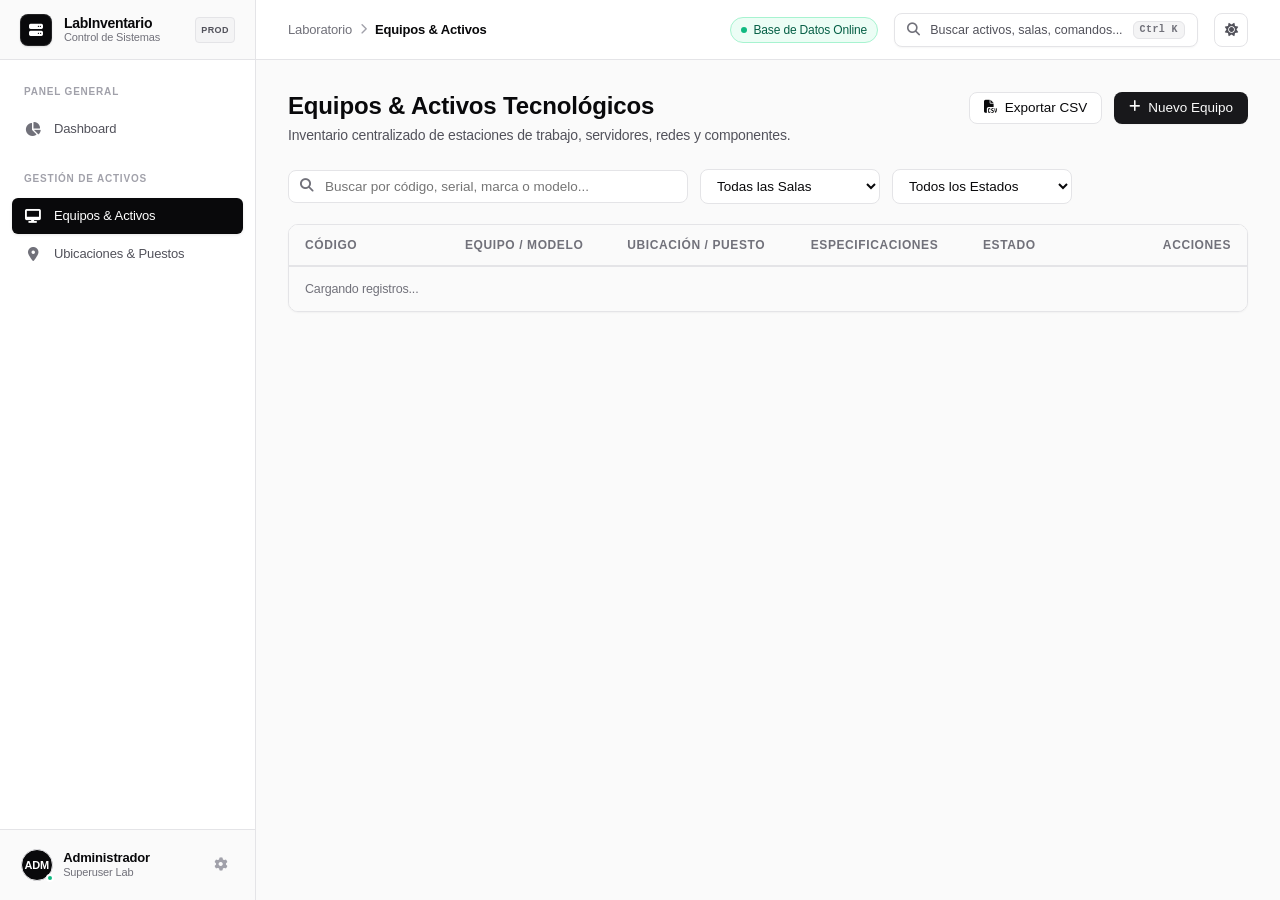
==== commit 1590b201: "refactor: decouple maintenance module and adapt system to strict patrimonial inventory" ====
--- a/public/inventario.html
+++ b/public/inventario.html
@@ -53,15 +53,6 @@
                 <span>Ubicaciones & Puestos</span>
             </a>
         </div>
-
-        <div class="nav-section">
-            <span class="nav-section-title">Operaciones</span>
-            <a href="mantenimientos.html" class="nav-link" id="nav-mantenimientos">
-                <i class="fa-solid fa-screwdriver-wrench"></i>
-                <span>Mantenimiento & Falla</span>
-                <span class="nav-counter alert" id="sidebar-mantenimiento-count" style="display: none;">0</span>
-            </a>
-        </div>
     </nav>
 
     <div class="sidebar-footer">
@@ -137,8 +128,7 @@
                 <select id="filtro-estado" class="select-input">
                     <option value="">Todos los Estados</option>
                     <option value="OPERATIVO">Operativo</option>
-                    <option value="CON_FALLA">Con Falla</option>
-                    <option value="EN_MANTENIMIENTO">En Mantenimiento</option>
+                    
                     <option value="EN_PRESTAMO">En Préstamo</option>
                     <option value="DE_BAJA">De Baja</option>
                 </select>
@@ -226,8 +216,8 @@
                                 <label for="select-modal-estado" class="form-label required">Estado Inicial</label>
                                 <select id="select-modal-estado" name="estado" class="form-select" required>
                                     <option value="OPERATIVO" selected>Operativo</option>
-                                    <option value="EN_MANTENIMIENTO">En Mantenimiento</option>
-                                    <option value="CON_FALLA">Con Falla</option>
+                                    
+                                    
                                     <option value="EN_PRESTAMO">En Préstamo</option>
                                     <option value="DE_BAJA">De Baja</option>
                                 </select>
@@ -366,8 +356,8 @@
                                 <label for="edit-estado" class="form-label required">Estado Actual</label>
                                 <select id="edit-estado" name="estado" class="form-select" required>
                                     <option value="OPERATIVO">Operativo</option>
-                                    <option value="EN_MANTENIMIENTO">En Mantenimiento</option>
-                                    <option value="CON_FALLA">Con Falla</option>
+                                    
+                                    
                                     <option value="EN_PRESTAMO">En Préstamo</option>
                                     <option value="DE_BAJA">De Baja</option>
                                 </select>
@@ -577,10 +567,6 @@
 
             <div class="modal-footer" style="display: flex; justify-content: space-between; align-items: center; flex-wrap: wrap; gap: 8px;">
                 <div style="display: flex; gap: 8px; align-items: center;">
-                    <button type="button" id="btn-ficha-reportar" class="btn btn-warning" title="Reportar falla técnica para este equipo">
-                        <i class="fa-solid fa-triangle-exclamation"></i>
-                        <span>Reportar Falla</span>
-                    </button>
                     <button type="button" id="btn-abrir-prestamo" class="btn btn-outline" style="display: none;" title="Asignar este equipo en préstamo">
                         <i class="fa-solid fa-handshake"></i>
                         <span>Asignar en Préstamo</span>
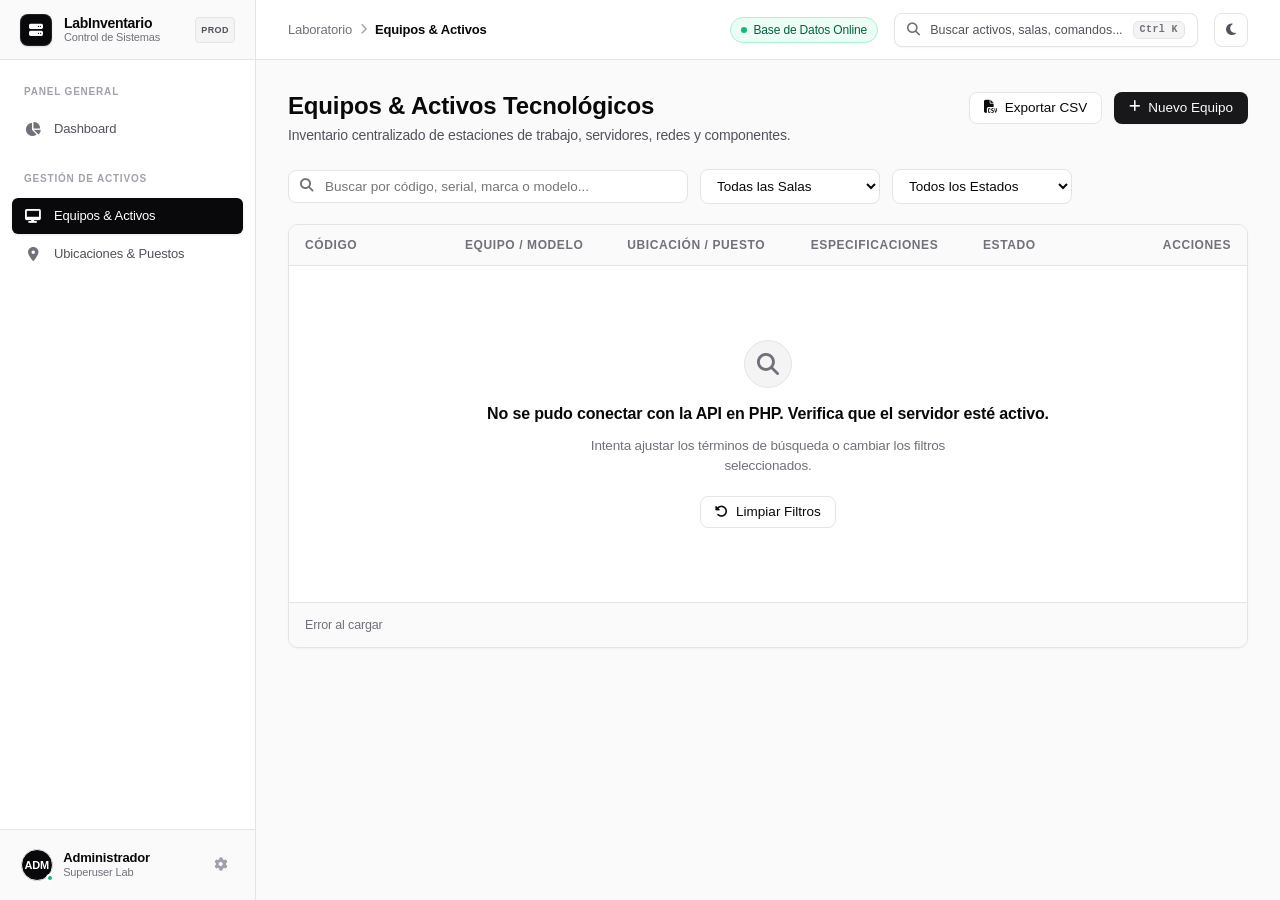
==== commit 5ffe7a98: "feat: complete Phase 4 with RBAC authentication (Admin/Operador) and one-click database backup" ====
--- a/public/inventario.html
+++ b/public/inventario.html
@@ -472,7 +472,7 @@
 
                 <div class="modal-footer">
                     <button type="button" id="btn-cancelar-baja" class="btn btn-outline">Cancelar</button>
-                    <button type="submit" id="btn-submit-baja" class="btn btn-danger"><i class="fa-solid fa-ban"></i><span>Confirmar Desincorporación</span></button>
+                    <button type="submit" id="btn-dar-baja" data-role="ADMIN" class="btn btn-danger"><i class="fa-solid fa-ban"></i><span>Confirmar Desincorporación</span></button>
                 </div>
             </form>
         </div>
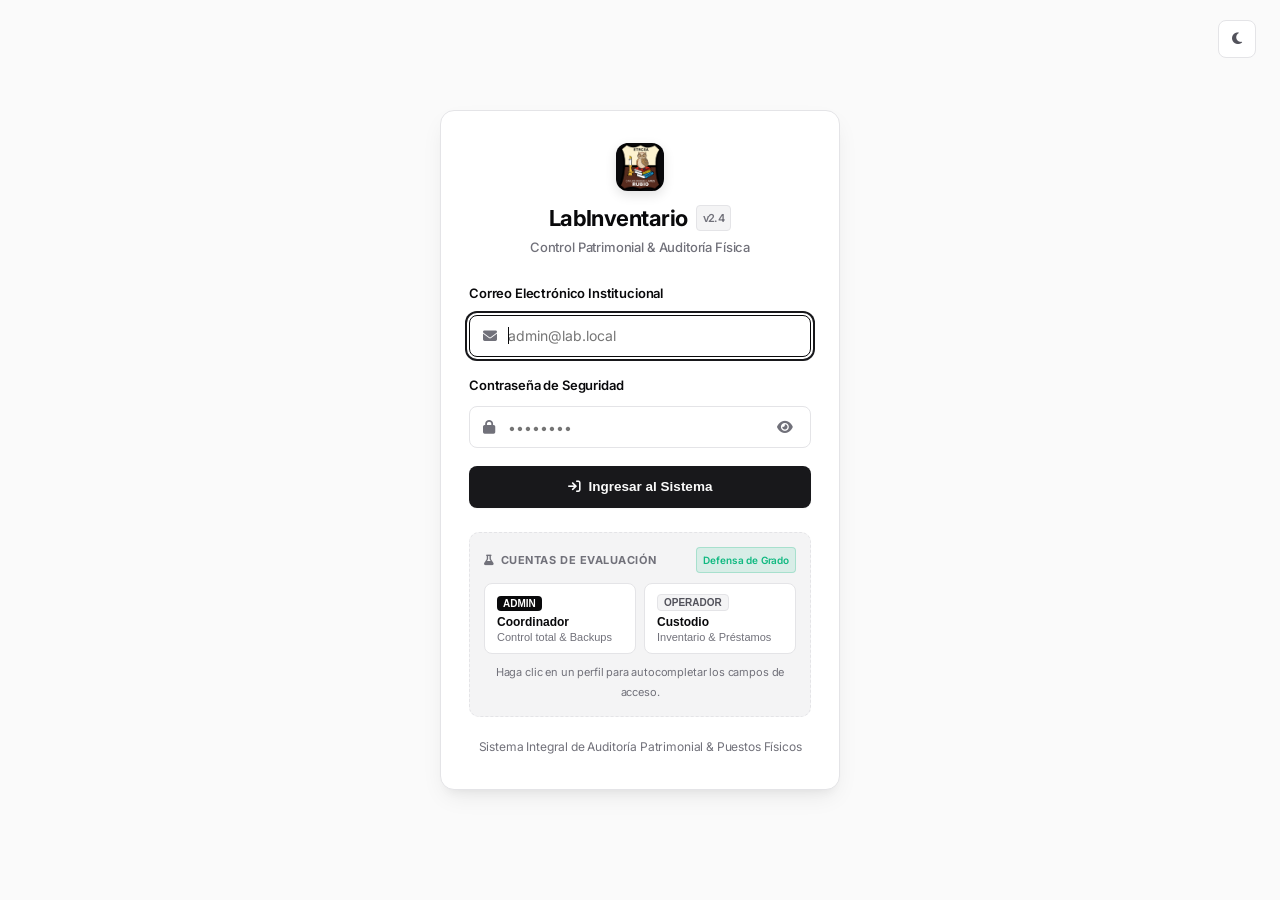
==== commit ecf28176: "fix: resolve syntax closure error and decouple session check in inventory view" ====
--- a/public/inventario.html
+++ b/public/inventario.html
@@ -128,7 +128,6 @@
                 <select id="filtro-estado" class="select-input">
                     <option value="">Todos los Estados</option>
                     <option value="OPERATIVO">Operativo</option>
-                    
                     <option value="EN_PRESTAMO">En Préstamo</option>
                     <option value="DE_BAJA">De Baja</option>
                 </select>
@@ -216,8 +215,6 @@
                                 <label for="select-modal-estado" class="form-label required">Estado Inicial</label>
                                 <select id="select-modal-estado" name="estado" class="form-select" required>
                                     <option value="OPERATIVO" selected>Operativo</option>
-                                    
-                                    
                                     <option value="EN_PRESTAMO">En Préstamo</option>
                                     <option value="DE_BAJA">De Baja</option>
                                 </select>
@@ -356,8 +353,6 @@
                                 <label for="edit-estado" class="form-label required">Estado Actual</label>
                                 <select id="edit-estado" name="estado" class="form-select" required>
                                     <option value="OPERATIVO">Operativo</option>
-                                    
-                                    
                                     <option value="EN_PRESTAMO">En Préstamo</option>
                                     <option value="DE_BAJA">De Baja</option>
                                 </select>
@@ -478,7 +473,7 @@
         </div>
     </div>
 
-    <!-- Modal: Ficha Técnica Detallada e Historial de Mantenimiento -->
+    <!-- Modal: Ficha Técnica Detallada y Hoja de Vida Patrimonial -->
     <div id="modal-detalle-equipo" class="modal-backdrop" role="dialog" aria-modal="true" aria-labelledby="detalle-titulo-codigo">
         <div class="modal-card" style="max-width: 720px;">
             <div class="modal-header">
@@ -569,7 +564,7 @@
                 <div style="display: flex; gap: 8px; align-items: center;">
                     <button type="button" id="btn-abrir-prestamo" class="btn btn-outline" style="display: none;" title="Asignar este equipo en préstamo">
                         <i class="fa-solid fa-handshake"></i>
-                        <span>Asignar en Préstamo</span>
+                        <span>Registrar Préstamo</span>
                     </button>
                 </div>
                 <div style="display: flex; gap: 8px; align-items: center;">
@@ -613,14 +608,19 @@
                 </div>
             </div>
 
-            <div class="modal-footer">
-                <button type="button" id="btn-cancelar-qr" class="btn btn-outline">Cerrar</button>
-                <button type="button" id="btn-imprimir-qr" class="btn btn-primary"><i class="fa-solid fa-print"></i><span>Imprimir Etiqueta</span></button>
-            </div>
-        </div>
-    </div>
-
-    
+            <div class="modal-footer" style="display: flex; justify-content: space-between; align-items: center; gap: 8px;">
+                <button type="button" id="btn-imprimir-acta-directa" class="btn btn-outline" title="Generar acta / ficha técnica oficial en PDF">
+                    <i class="fa-solid fa-file-lines"></i>
+                    <span>Ficha Oficial (Acta)</span>
+                </button>
+                <div style="display: flex; gap: 8px;">
+                    <button type="button" id="btn-cancelar-qr" class="btn btn-outline">Cerrar</button>
+                    <button type="button" id="btn-imprimir-qr" class="btn btn-primary"><i class="fa-solid fa-print"></i><span>Imprimir Etiqueta</span></button>
+                </div>
+            </div>
+        </div>
+    </div>
+
     <!-- Modal: Asignar Equipo en Préstamo (#modal-prestamo-equipo) -->
     <div id="modal-prestamo-equipo" class="modal-backdrop" role="dialog" aria-modal="true" aria-labelledby="modal-prestamo-title" style="display: none;">
         <div class="modal-card" style="max-width: 520px;">
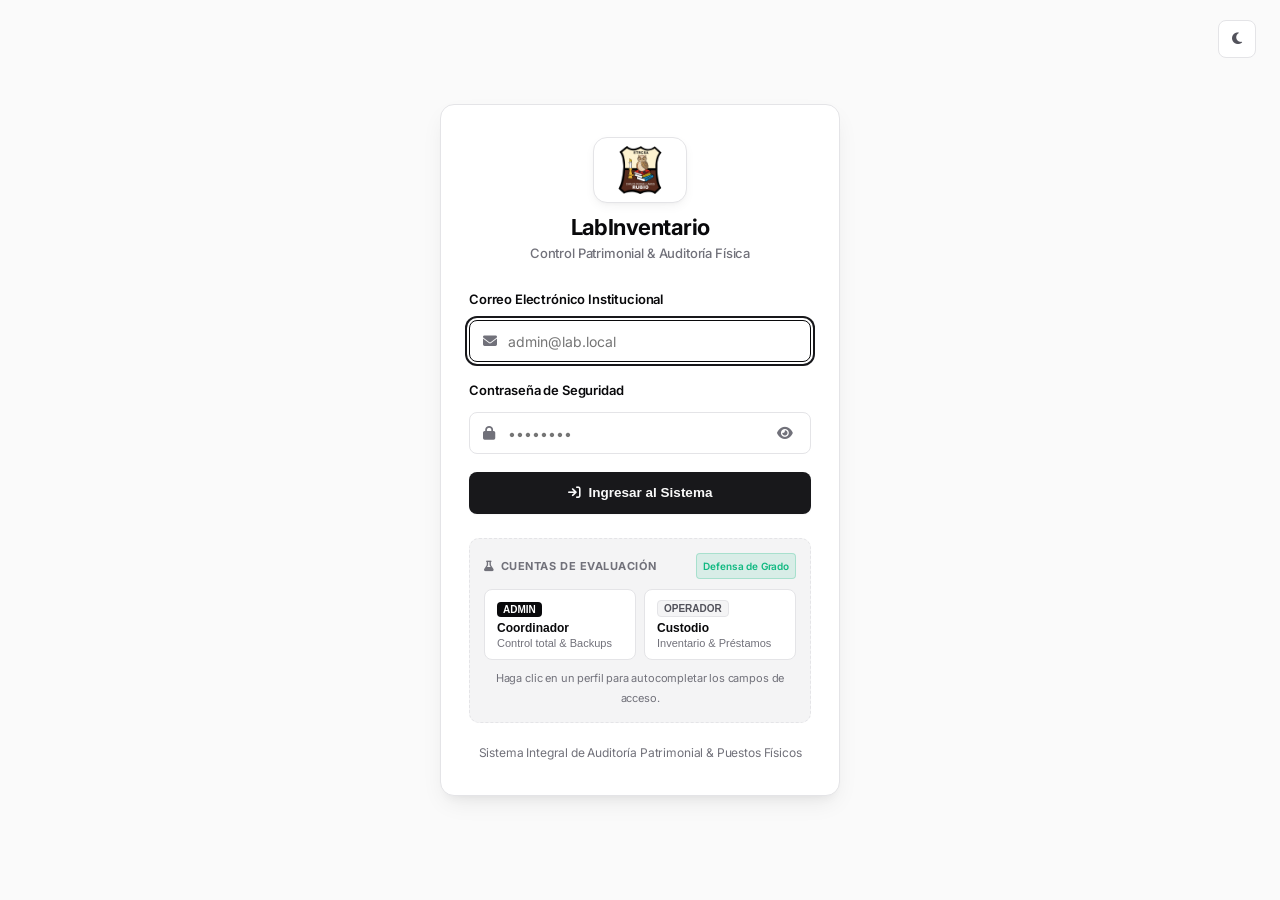
==== commit 58f7c329: "style: remove environment badges, online status chips, and version labels" ====
--- a/public/inventario.html
+++ b/public/inventario.html
@@ -4,6 +4,9 @@
     <meta charset="UTF-8">
     <meta name="viewport" content="width=device-width, initial-scale=1.0">
     <title>Equipos & Activos - Sistema de Inventario Laboratorio</title>
+    <!-- Favicon -->
+    <link rel="icon" type="image/png" href="assets/icons/logo.png">
+    <link rel="apple-touch-icon" href="assets/icons/logo.png">
         <script>
         (function() {
             const savedTheme = localStorage.getItem('theme');
@@ -24,13 +27,14 @@
     <aside class="sidebar">
     <div class="sidebar-header">
         <div class="brand-logo-box">
-            <i class="fa-solid fa-server"></i>
+            <img src="assets/icons/logo.png" alt="Logo LabInventario" class="brand-logo-img"
+                onerror="this.style.display='none'; this.nextElementSibling.style.display='inline-flex';">
+            <i class="fa-solid fa-server" style="display: none; color: var(--text-primary); font-size: 14px;"></i>
         </div>
         <div class="brand-text-group">
             <span class="brand-name">LabInventario</span>
             <span class="brand-sub">Control de Sistemas</span>
         </div>
-        <span class="brand-badge">PROD</span>
     </div>
 
     <nav class="sidebar-nav">
@@ -61,8 +65,8 @@
                 <div class="user-avatar-badge">ADM</div>
                 <span class="status-dot-online" title="Conectado"></span>
             </div>
-            <div class="user-meta">
-                <span class="user-name">Administrador</span>
+            <div class="user-meta sidebar-user-info">
+                <span class="user-name sidebar-user-name">Administrador</span>
                 <span class="user-role">Superuser Lab</span>
             </div>
             <button class="sidebar-action-btn" title="Configuración de Sistema" aria-label="Ajustes">
@@ -82,10 +86,6 @@
                 <span class="breadcrumb-current">Equipos & Activos</span>
             </div>
                         <div class="topbar-right">
-                <div class="system-badge">
-                    <span class="system-badge-dot"></span>
-                    <span>Base de Datos Online</span>
-                </div>
                 <button id="cmd-palette-trigger" class="topbar-search-trigger" title="Buscar en todo el sistema (Ctrl + K)">
                     <i class="fa-solid fa-magnifying-glass"></i>
                     <span class="search-placeholder-text">Buscar activos, salas, comandos...</span>
@@ -97,7 +97,7 @@
             </div>
         </header>
 
-                <main class="content-area">
+                <main class="content-area main-content">
             <!-- Encabezado de Página Estandarizado -->
             <div class="page-header">
                 <div class="page-header-content">
@@ -285,8 +285,8 @@
                 </div>
 
                 <div class="modal-footer">
-                    <button type="button" id="btn-cancelar-modal" class="btn btn-outline">Cancelar</button>
-                    <button type="submit" id="btn-guardar-equipo" class="btn btn-primary"><i class="fa-solid fa-check"></i><span>Guardar Activo</span></button>
+                    <button type="button" id="btn-cancelar-modal" class="btn btn-outline" data-modal-close>Cancelar</button>
+                    <button type="submit" id="btn-guardar-equipo" class="btn btn-primary">Registrar Equipo</button>
                 </div>
             </form>
         </div>
@@ -423,8 +423,8 @@
                 </div>
 
                 <div class="modal-footer">
-                    <button type="button" id="btn-cancelar-edit" class="btn btn-outline">Cancelar</button>
-                    <button type="submit" id="btn-guardar-edit" class="btn btn-primary"><i class="fa-solid fa-check"></i><span>Guardar Cambios</span></button>
+                    <button type="button" id="btn-cancelar-edit" class="btn btn-outline" data-modal-close>Cancelar</button>
+                    <button type="submit" id="btn-guardar-edit" class="btn btn-primary">Guardar Cambios</button>
                 </div>
             </form>
         </div>
--- a/public/css/variables.css
+++ b/public/css/variables.css
@@ -69,7 +69,8 @@
        3. Bordes y Separadores Sutiles (Zinc Palette)
        Bordes sutiles en #e4e4e7 evitando bordes oscuros o dobles
        -------------------------------------------------------------------------- */
-    --border-color: #e4e4e7;     /* Zinc-200: Borde estándar limpio y sutil */
+    --border-color: #e4e4e7;
+    --border-hover: #d4d4d8;     /* Zinc-200: Borde estándar limpio y sutil */
     --border-subtle: #f4f4f5;    /* Zinc-100: Divisores internos ligeros */
     --border-strong: #d4d4d8;    /* Zinc-300: Bordes hover y controles activos */
     --border-focus: #18181b;     /* Zinc-900: Borde de foco primario */
@@ -161,7 +162,8 @@
     --bg-popover: #18181b;
     
     /* Bordes y Separadores */
-    --border-color: #27272a;       /* Zinc 800 */
+    --border-color: #27272a;
+    --border-hover: #3f3f46;       /* Zinc 800 */
     --border-subtle: #1e1e24;
     --border-strong: #3f3f46;      /* Zinc 700 */
     --border-focus: #fafafa;
@@ -222,3 +224,27 @@
     --shadow-lg: 0 10px 15px -3px rgba(0, 0, 0, 0.6);
     --shadow-xl: 0 20px 25px -5px rgba(0, 0, 0, 0.7);
 }
+
+
+/* ==========================================================================
+   Barra de Desplazamiento Estética Global (Minimalista WebKit & Firefox)
+   ========================================================================== */
+::-webkit-scrollbar {
+    width: 6px;
+    height: 6px;
+}
+::-webkit-scrollbar-track {
+    background: transparent;
+}
+::-webkit-scrollbar-thumb {
+    background: var(--border-color, #e4e4e7);
+    border-radius: 9999px;
+}
+::-webkit-scrollbar-thumb:hover {
+    background: var(--text-muted, #71717a);
+}
+
+* {
+    scrollbar-width: thin;
+    scrollbar-color: var(--border-color, #e4e4e7) transparent;
+}
--- a/public/css/layout.css
+++ b/public/css/layout.css
@@ -54,17 +54,31 @@
 }
 
 .brand-logo-box {
-    width: 32px;
-    height: 32px;
-    background: #09090b;
+    width: 36px;
+    height: 36px;
+    min-width: 36px;
+    min-height: 36px;
+    background: var(--bg-surface, #ffffff);
     border-radius: 8px;
     display: flex;
     align-items: center;
     justify-content: center;
-    color: #ffffff;
+    color: var(--text-primary, #09090b);
     font-size: 14px;
-    box-shadow: 0 1px 2px rgba(0, 0, 0, 0.12);
-    border: 1px solid rgba(255, 255, 255, 0.1);
+    box-shadow: 0 1px 3px rgba(0, 0, 0, 0.06);
+    border: 1px solid var(--border-color, #e4e4e7);
+    overflow: hidden;
+    padding: 2px;
+    transition: background 0.2s ease, border-color 0.2s ease, box-shadow 0.2s ease;
+}
+
+.brand-logo-img {
+    width: 36px;
+    height: 36px;
+    max-width: 100%;
+    max-height: 100%;
+    object-fit: contain;
+    display: block;
 }
 
 .brand-text-group {
@@ -84,18 +98,6 @@
     font-size: 11px;
     color: #71717a;
     font-weight: 400;
-}
-
-.brand-badge {
-    margin-left: auto;
-    font-size: 9px;
-    font-weight: 700;
-    letter-spacing: 0.05em;
-    padding: 2px 5px;
-    border-radius: 4px;
-    background: #f4f4f5;
-    color: #52525b;
-    border: 1px solid #e4e4e7;
 }
 
 /* Navigation Area */
@@ -242,17 +244,21 @@
     border-radius: 50%;
 }
 
-.user-meta {
+.user-meta,
+.sidebar-user-info {
     display: flex;
     flex-direction: column;
     min-width: 0;
     flex: 1;
+    margin-right: 0.5rem;
     line-height: 1.2;
 }
 
-.user-name {
-    font-size: 0.8125rem;
-    font-weight: 600;
+.user-name,
+.sidebar-user-name {
+    font-size: 13px;
+    font-weight: 500;
+    line-height: 1.2;
     color: #09090b;
     white-space: nowrap;
     overflow: hidden;
@@ -278,6 +284,8 @@
     background: transparent;
     color: #a1a1aa;
     cursor: pointer;
+    flex-shrink: 0;
+    margin-left: auto;
     transition: all 120ms ease;
 }
 
@@ -335,27 +343,6 @@
     display: flex;
     align-items: center;
     gap: 1rem;
-}
-
-.system-badge {
-    display: inline-flex;
-    align-items: center;
-    gap: 6px;
-    padding: 4px 10px;
-    font-size: var(--font-size-xs);
-    line-height: var(--line-height-xs);
-    background-color: var(--operativo-bg);
-    color: var(--operativo-text);
-    border: 1px solid var(--operativo-border);
-    border-radius: var(--radius-full);
-    font-weight: 500;
-}
-
-.system-badge-dot {
-    width: 6px;
-    height: 6px;
-    border-radius: 50%;
-    background-color: var(--operativo-dot);
 }
 
 main.content-area {
@@ -457,6 +444,12 @@
     background: #121215;
 }
 
+[data-theme="dark"] .brand-logo-box {
+    background: rgba(255, 255, 255, 0.05);
+    border-color: rgba(255, 255, 255, 0.12);
+    box-shadow: 0 1px 4px rgba(0, 0, 0, 0.35);
+}
+
 [data-theme="dark"] .brand-text-group .brand-name {
     color: #fafafa;
 }
@@ -465,13 +458,8 @@
     color: #a1a1aa;
 }
 
-[data-theme="dark"] .brand-badge {
-    background: #18181b;
-    color: #a1a1aa;
-    border-color: #27272a;
-}
-
-[data-theme="dark"] .user-name {
+[data-theme="dark"] [data-theme="dark"] .user-name,
+[data-theme="dark"] .sidebar-user-name {
     color: #fafafa;
 }
 
@@ -612,3 +600,21 @@
     font-size: 0.8125rem !important;
     margin-top: 1rem !important;
 }
+
+
+/* Transición de Entrada en Vistas Principales */
+@keyframes fadeInView {
+    from {
+        opacity: 0;
+        transform: translateY(6px);
+    }
+    to {
+        opacity: 1;
+        transform: translateY(0);
+    }
+}
+
+.main-content,
+.content-area {
+    animation: fadeInView 0.2s cubic-bezier(0.16, 1, 0.3, 1) forwards;
+}
--- a/public/css/components.css
+++ b/public/css/components.css
@@ -154,7 +154,7 @@
 }
 
 .btn-primary:active {
-    transform: translateY(0);
+    transform: scale(0.98);
 }
 
 .btn-outline {
@@ -439,7 +439,9 @@
     visibility: visible;
 }
 
-.modal-card {
+.modal-card,
+.modal-dialog,
+.modal-content {
     background-color: var(--bg-surface);
     border: 1px solid var(--border-color);
     border-radius: var(--radius-lg);
@@ -454,8 +456,21 @@
     transition: transform 0.2s cubic-bezier(0.16, 1, 0.3, 1);
 }
 
-.modal-backdrop.open .modal-card {
+.modal-backdrop.open .modal-card,
+.modal-backdrop.open .modal-dialog,
+.modal-backdrop.open .modal-content {
     transform: scale(1) translateY(0);
+}
+
+.modal-card > form,
+.modal-dialog > form,
+.modal-content > form,
+form.modal-form {
+    display: flex;
+    flex-direction: column;
+    flex: 1;
+    min-height: 0;
+    overflow: hidden;
 }
 
 .modal-header {
@@ -464,6 +479,7 @@
     display: flex;
     align-items: flex-start;
     justify-content: space-between;
+    flex-shrink: 0;
 }
 
 .modal-title {
@@ -481,6 +497,8 @@
 .modal-body {
     padding: 1.5rem;
     overflow-y: auto;
+    flex: 1;
+    min-height: 0;
     display: flex;
     flex-direction: column;
     gap: 1.5rem;
@@ -494,6 +512,7 @@
     align-items: center;
     justify-content: flex-end;
     gap: 0.75rem;
+    flex-shrink: 0;
 }
 
 /* Secciones del formulario */
@@ -1479,15 +1498,23 @@
     border-radius: var(--radius-lg);
     padding: 1rem 1.25rem;
     box-shadow: var(--shadow-xs);
-    transition: var(--transition);
     display: flex;
     flex-direction: column;
     justify-content: space-between;
+    transition: transform 0.18s cubic-bezier(0.16, 1, 0.3, 1), 
+                border-color 0.18s ease, 
+                box-shadow 0.18s ease;
 }
 
 .kpi-card:hover {
-    border-color: var(--border-strong);
-    box-shadow: var(--shadow-sm);
+    transform: translateY(-2px);
+    border-color: var(--border-hover, #d4d4d8);
+    box-shadow: 0 4px 12px -2px rgba(0, 0, 0, 0.06);
+}
+
+[data-theme="dark"] .kpi-card:hover {
+    border-color: var(--border-hover, #3f3f46);
+    box-shadow: 0 4px 16px -2px rgba(0, 0, 0, 0.4);
 }
 
 .kpi-card-header {
@@ -2745,3 +2772,43 @@
     color: #34d399;
     border-color: rgba(16, 185, 129, 0.3);
 }
+
+/* ==========================================================================
+   Tabs Shadcn UI (.tabs-header y .tab-btn)
+   ========================================================================== */
+.tabs-header {
+    display: flex;
+    background-color: var(--bg-muted);
+    padding: 4px;
+    border-radius: var(--radius-md);
+    gap: 4px;
+    border: 1px solid var(--border-color);
+}
+
+.tab-btn {
+    flex: 1;
+    padding: 7px 12px;
+    font-size: 13px;
+    font-weight: 500;
+    color: var(--text-muted);
+    border: none;
+    background: transparent;
+    border-radius: var(--radius-sm);
+    cursor: pointer;
+    transition: all 0.15s ease;
+    display: inline-flex;
+    align-items: center;
+    justify-content: center;
+    gap: 6px;
+}
+
+.tab-btn:hover {
+    color: var(--text-primary);
+}
+
+.tab-btn.active {
+    background-color: var(--bg-surface);
+    color: var(--text-primary);
+    box-shadow: 0 1px 3px rgba(0, 0, 0, 0.1);
+    font-weight: 600;
+}
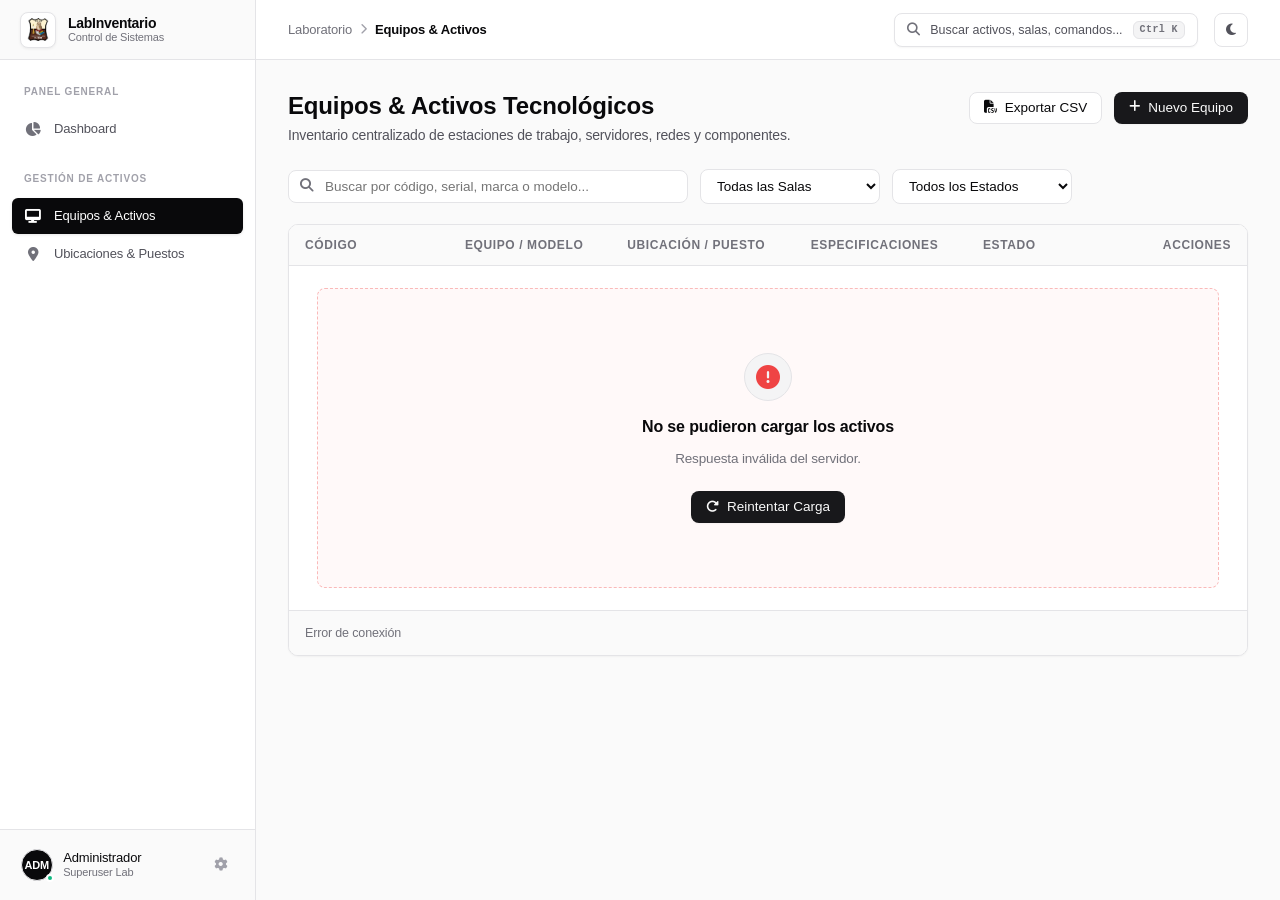
==== commit 2237bb6a: "refactor: standardize all system iconography to FontAwesome v6.5.1 and remove inline SVGs" ====
--- a/public/inventario.html
+++ b/public/inventario.html
@@ -128,7 +128,6 @@
                 <select id="filtro-estado" class="select-input">
                     <option value="">Todos los Estados</option>
                     <option value="OPERATIVO">Operativo</option>
-                    <option value="EN_PRESTAMO">En Préstamo</option>
                     <option value="DE_BAJA">De Baja</option>
                 </select>
             </div>
@@ -215,7 +214,6 @@
                                 <label for="select-modal-estado" class="form-label required">Estado Inicial</label>
                                 <select id="select-modal-estado" name="estado" class="form-select" required>
                                     <option value="OPERATIVO" selected>Operativo</option>
-                                    <option value="EN_PRESTAMO">En Préstamo</option>
                                     <option value="DE_BAJA">De Baja</option>
                                 </select>
                             </div>
@@ -353,7 +351,6 @@
                                 <label for="edit-estado" class="form-label required">Estado Actual</label>
                                 <select id="edit-estado" name="estado" class="form-select" required>
                                     <option value="OPERATIVO">Operativo</option>
-                                    <option value="EN_PRESTAMO">En Préstamo</option>
                                     <option value="DE_BAJA">De Baja</option>
                                 </select>
                             </div>
@@ -436,11 +433,7 @@
             <div class="modal-header" style="border-bottom: 1px solid #fee2e2; background-color: #fef2f2;">
                 <div style="display: flex; align-items: center; gap: 10px;">
                     <div style="width: 32px; height: 32px; border-radius: 50%; background: #fee2e2; color: #dc2626; display: flex; align-items: center; justify-content: center;">
-                        <svg width="18" height="18" viewBox="0 0 24 24" fill="none" stroke="currentColor" stroke-width="2.2" stroke-linecap="round" stroke-linejoin="round">
-                            <path d="M10.29 3.86L1.82 18a2 2 0 0 0 1.71 3h16.94a2 2 0 0 0 1.71-3L13.71 3.86a2 2 0 0 0-3.42 0z"></path>
-                            <line x1="12" y1="9" x2="12" y2="13"></line>
-                            <line x1="12" y1="17" x2="12.01" y2="17"></line>
-                        </svg>
+                        <i class="fa-solid fa-triangle-exclamation" style="font-size: 15px;"></i>
                     </div>
                     <div>
                         <h3 id="modal-baja-title" class="modal-title" style="color: #991b1b;">Desincorporar Activo</h3>
@@ -544,9 +537,6 @@
                         <span style="font-size: 11.5px; color: var(--text-muted); font-weight: 500;">Historial cronológico unificado</span>
                     </div>
 
-                    <!-- Banner de Préstamo Activo (si el activo está EN_PRESTAMO) -->
-                    <div id="prestamo-banner-container" style="display: none; margin-bottom: 1rem;"></div>
-
                     <!-- Línea de Tiempo Vertical Unificada -->
                     <div id="detalle-timeline-container" class="timeline-vertical">
                         <div class="timeline-empty">
@@ -560,13 +550,7 @@
                 </div>
             </div>
 
-            <div class="modal-footer" style="display: flex; justify-content: space-between; align-items: center; flex-wrap: wrap; gap: 8px;">
-                <div style="display: flex; gap: 8px; align-items: center;">
-                    <button type="button" id="btn-abrir-prestamo" class="btn btn-outline" style="display: none;" title="Asignar este equipo en préstamo">
-                        <i class="fa-solid fa-handshake"></i>
-                        <span>Registrar Préstamo</span>
-                    </button>
-                </div>
+            <div class="modal-footer" style="display: flex; justify-content: flex-end; align-items: center; flex-wrap: wrap; gap: 8px;">
                 <div style="display: flex; gap: 8px; align-items: center;">
                     <button type="button" id="btn-imprimir-acta" class="btn btn-outline">
                         <i class="fa-solid fa-print"></i>
@@ -621,77 +605,6 @@
         </div>
     </div>
 
-    <!-- Modal: Asignar Equipo en Préstamo (#modal-prestamo-equipo) -->
-    <div id="modal-prestamo-equipo" class="modal-backdrop" role="dialog" aria-modal="true" aria-labelledby="modal-prestamo-title" style="display: none;">
-        <div class="modal-card" style="max-width: 520px;">
-            <div class="modal-header">
-                <div>
-                    <h3 id="modal-prestamo-title" class="modal-title">Asignar Equipo en Préstamo</h3>
-                    <p class="modal-description" id="modal-prestamo-subtitle">Registra la salida formal del activo para uso institucional o académico.</p>
-                </div>
-                <button type="button" id="btn-cerrar-prestamo" class="btn-icon" aria-label="Cerrar modal"><i class="fa-solid fa-xmark"></i></button>
-            </div>
-
-            <form id="form-prestamo-equipo">
-                <input type="hidden" id="prestamo-equipo-id" name="equipo_id" value="">
-                <div class="modal-body" style="display: flex; flex-direction: column; gap: 1rem;">
-                    <!-- Mini ficha del activo -->
-                    <div style="padding: 0.75rem 1rem; border-radius: var(--radius-md); background: var(--bg-muted); border: 1px solid var(--border-color); display: flex; align-items: center; justify-content: space-between;">
-                        <div>
-                            <div id="prestamo-activo-codigo" class="cell-code" style="font-size: 13px;">PAT-000</div>
-                            <div id="prestamo-activo-nombre" style="font-weight: 600; font-size: 14px; color: var(--text-primary); margin-top: 2px;">Equipo</div>
-                        </div>
-                        <span id="prestamo-activo-categoria" class="cat-tag">EQUIPO</span>
-                    </div>
-
-                    <div class="form-group">
-                        <label for="prestamo-solicitante" class="form-label">
-                            Nombre del Solicitante / Docente <span class="required" style="color: var(--destructive); font-weight: bold;">*</span>
-                        </label>
-                        <input type="text" id="prestamo-solicitante" name="solicitante_nombre" class="form-control" placeholder="Ej. Prof. Carlos Mendoza" required autocomplete="off">
-                    </div>
-
-                    <div class="form-row" style="display: grid; grid-template-columns: 1fr 1fr; gap: 0.75rem;">
-                        <div class="form-group">
-                            <label for="prestamo-identificacion" class="form-label">
-                                Cédula / ID Institucional <span class="required" style="color: var(--destructive); font-weight: bold;">*</span>
-                            </label>
-                            <input type="text" id="prestamo-identificacion" name="solicitante_identificacion" class="form-control" placeholder="Ej. 14.582.910" required autocomplete="off">
-                        </div>
-                        <div class="form-group">
-                            <label for="prestamo-fecha-estimada" class="form-label">
-                                Fecha Estimada Devolución <span class="required" style="color: var(--destructive); font-weight: bold;">*</span>
-                            </label>
-                            <input type="date" id="prestamo-fecha-estimada" name="fecha_devolucion_estimada" class="form-control" required>
-                        </div>
-                    </div>
-
-                    <div class="form-group">
-                        <label for="prestamo-destino" class="form-label">
-                            Aula o Destino de Uso <span class="required" style="color: var(--destructive); font-weight: bold;">*</span>
-                        </label>
-                        <input type="text" id="prestamo-destino" name="destino_uso" class="form-control" placeholder="Ej. Aula Magna / Defensa de Grado" required autocomplete="off">
-                    </div>
-
-                    <div class="form-group">
-                        <label for="prestamo-observaciones" class="form-label">
-                            Observaciones de entrega
-                        </label>
-                        <textarea id="prestamo-observaciones" name="observaciones" class="form-control" rows="2" placeholder="Estado inicial de entrega, cables, accesorios, control remoto, etc."></textarea>
-                    </div>
-                </div>
-
-                <div class="modal-footer" style="display: flex; justify-content: flex-end; gap: 8px;">
-                    <button type="button" id="btn-cancelar-prestamo" class="btn btn-outline">Cancelar</button>
-                    <button type="submit" id="btn-guardar-prestamo" class="btn btn-primary">
-                        <i class="fa-solid fa-handshake"></i>
-                        <span>Confirmar Préstamo</span>
-                    </button>
-                </div>
-            </form>
-        </div>
-    </div>
-
     <script src="js/libs/qrcode.min.js"></script>
     <!-- Script de la Vista -->
     <script type="module" src="js/views/inventario.js"></script>
--- a/public/css/variables.css
+++ b/public/css/variables.css
@@ -116,11 +116,6 @@
     --falla-border: #fecaca;     /* Red 200 */
     --falla-dot: #ef4444;        /* Red 500 */
 
-    --prestamo-bg: #eff6ff;      /* Blue 50 */
-    --prestamo-text: #1e40af;     /* Blue 800 */
-    --prestamo-border: #bfdbfe;  /* Blue 200 */
-    --prestamo-dot: #3b82f6;     /* Blue 500 */
-
     --baja-bg: #f4f4f5;          /* Zinc 100 */
     --baja-text: #52525b;        /* Zinc 600 */
     --baja-border: #e4e4e7;      /* Zinc 200 */
@@ -207,11 +202,6 @@
     --falla-border: rgba(239, 68, 68, 0.3);
     --falla-dot: #ef4444;
     
-    --prestamo-bg: rgba(59, 130, 246, 0.15);
-    --prestamo-text: #60a5fa;
-    --prestamo-border: rgba(59, 130, 246, 0.3);
-    --prestamo-dot: #3b82f6;
-    
     --baja-bg: rgba(113, 113, 122, 0.15);
     --baja-text: #a1a1aa;
     --baja-border: rgba(113, 113, 122, 0.3);
--- a/public/css/components.css
+++ b/public/css/components.css
@@ -78,15 +78,6 @@
     background-color: var(--falla-dot);
 }
 
-.badge-en-prestamo {
-    background-color: var(--prestamo-bg);
-    color: var(--prestamo-text);
-    border: 1px solid var(--prestamo-border);
-}
-.badge-en-prestamo .badge-dot {
-    background-color: var(--prestamo-dot);
-}
-
 .badge-de-baja {
     background-color: var(--baja-bg);
     color: var(--baja-text);
@@ -1600,9 +1591,7 @@
 
 .legend-dot.libre { background-color: #10b981; box-shadow: 0 0 0 2px rgba(16, 185, 129, 0.2); }
 .legend-dot.operativo { background-color: #10b981; box-shadow: 0 0 0 2px rgba(16, 185, 129, 0.2); }
-.legend-dot.falla { background-color: #ef4444; box-shadow: 0 0 0 2px rgba(239, 68, 68, 0.2); }
-.legend-dot.mantenimiento { background-color: #f59e0b; box-shadow: 0 0 0 2px rgba(245, 158, 11, 0.2); }
-.legend-dot.prestamo { background-color: #3b82f6; box-shadow: 0 0 0 2px rgba(59, 130, 246, 0.2); }
+.legend-dot.de-baja { background-color: #71717a; box-shadow: 0 0 0 2px rgba(113, 113, 122, 0.2); }
 
 /* 3. Contenedor y Tarjetas de Sala (Visual Lab Blueprint) */
 .mapa-salas-container {
@@ -1742,19 +1731,9 @@
     border-top-color: var(--operativo-dot);
 }
 
-.workstation-card.occupied.status-falla,
-.workstation-card.occupied.state-con-falla {
-    border-top-color: var(--falla-dot);
-}
-
-.workstation-card.occupied.status-mantenimiento,
-.workstation-card.occupied.state-en-mantenimiento {
-    border-top-color: var(--mantenimiento-dot);
-}
-
-.workstation-card.occupied.status-prestamo,
-.workstation-card.occupied.state-en-prestamo {
-    border-top-color: var(--prestamo-dot);
+.workstation-card.occupied.status-baja,
+.workstation-card.occupied.state-de-baja {
+    border-top-color: var(--baja-dot);
 }
 
 /* Código patrimonial estilizado */
@@ -1811,9 +1790,7 @@
 }
 
 .workstation-card.occupied.status-operativo .workstation-icon { color: #10b981; }
-.workstation-card.occupied.status-falla .workstation-icon { color: #ef4444; }
-.workstation-card.occupied.status-mantenimiento .workstation-icon { color: #f59e0b; }
-.workstation-card.occupied.status-prestamo .workstation-icon { color: #3b82f6; }
+.workstation-card.occupied.status-baja .workstation-icon { color: #71717a; }
 
 .workstation-info {
     width: 100%;
@@ -2115,95 +2092,8 @@
 
 
 /* ==========================================================================
-   Fase 2: Trazabilidad, Hoja de Vida y Gestión de Préstamos (Shadcn UI)
+   Fase 2: Trazabilidad y Hoja de Vida Patrimonial (Shadcn UI)
    ========================================================================== */
-
-/* Banner de Préstamo Activo (Alerta Estilo Shadcn Blue) */
-.prestamo-active-banner {
-    display: flex;
-    align-items: center;
-    justify-content: space-between;
-    gap: 1rem;
-    padding: 0.875rem 1.125rem;
-    border-radius: var(--radius-md);
-    background-color: var(--prestamo-bg);
-    border: 1px solid var(--prestamo-border);
-    color: var(--text-primary);
-    box-shadow: var(--shadow-xs);
-    transition: var(--transition);
-}
-
-.prestamo-banner-content {
-    display: flex;
-    align-items: flex-start;
-    gap: 0.875rem;
-    flex: 1;
-}
-
-.prestamo-banner-icon {
-    width: 36px;
-    height: 36px;
-    border-radius: var(--radius-sm);
-    background-color: rgba(37, 99, 235, 0.12);
-    color: var(--brand-blue);
-    display: flex;
-    align-items: center;
-    justify-content: center;
-    font-size: 16px;
-    flex-shrink: 0;
-}
-
-[data-theme="dark"] .prestamo-banner-icon {
-    background-color: rgba(59, 130, 246, 0.2);
-    color: #60a5fa;
-}
-
-.prestamo-banner-body {
-    display: flex;
-    flex-direction: column;
-    gap: 4px;
-    flex: 1;
-}
-
-.prestamo-banner-title {
-    font-size: 0.875rem;
-    font-weight: 600;
-    color: var(--prestamo-text);
-    display: flex;
-    align-items: center;
-    gap: 6px;
-}
-
-.prestamo-banner-details {
-    font-size: 0.8125rem;
-    color: var(--text-secondary);
-    display: flex;
-    flex-wrap: wrap;
-    gap: 8px 14px;
-    line-height: 1.4;
-}
-
-.prestamo-banner-details span {
-    display: inline-flex;
-    align-items: center;
-    gap: 5px;
-}
-
-.prestamo-banner-details i {
-    color: var(--text-muted);
-    font-size: 11px;
-}
-
-.prestamo-banner-obs {
-    font-size: 0.75rem;
-    color: var(--text-muted);
-    font-style: italic;
-    margin-top: 2px;
-}
-
-.prestamo-banner-actions {
-    flex-shrink: 0;
-}
 
 /* Línea de Tiempo Vertical (.timeline-vertical) */
 .timeline-vertical {
@@ -2256,23 +2146,10 @@
     background-color: var(--operativo-bg);
 }
 
-.timeline-dot.dot-mantenimiento {
-    border-color: #f59e0b;
-    color: #f59e0b;
-    background-color: var(--mantenimiento-bg);
-}
-
-.timeline-dot.dot-prestamo-activo {
-    border-color: var(--brand-blue);
-    color: var(--brand-blue);
-    background-color: var(--prestamo-bg);
-    box-shadow: 0 0 0 3px rgba(37, 99, 235, 0.15);
-}
-
-.timeline-dot.dot-prestamo-devuelto {
-    border-color: var(--border-strong);
-    color: var(--text-secondary);
-    background-color: var(--bg-muted);
+.timeline-dot.dot-baja {
+    border-color: #71717a;
+    color: #71717a;
+    background-color: var(--baja-bg);
 }
 
 .timeline-content {
@@ -2352,10 +2229,6 @@
     background-color: var(--bg-surface);
 }
 
-[data-theme="dark"] .timeline-dot.dot-prestamo-activo {
-    box-shadow: 0 0 0 3px rgba(59, 130, 246, 0.25);
-}
-
 
 /* ==========================================================================
    Fase 3: Command Palette Global (Ctrl + K) & Topbar Search Trigger
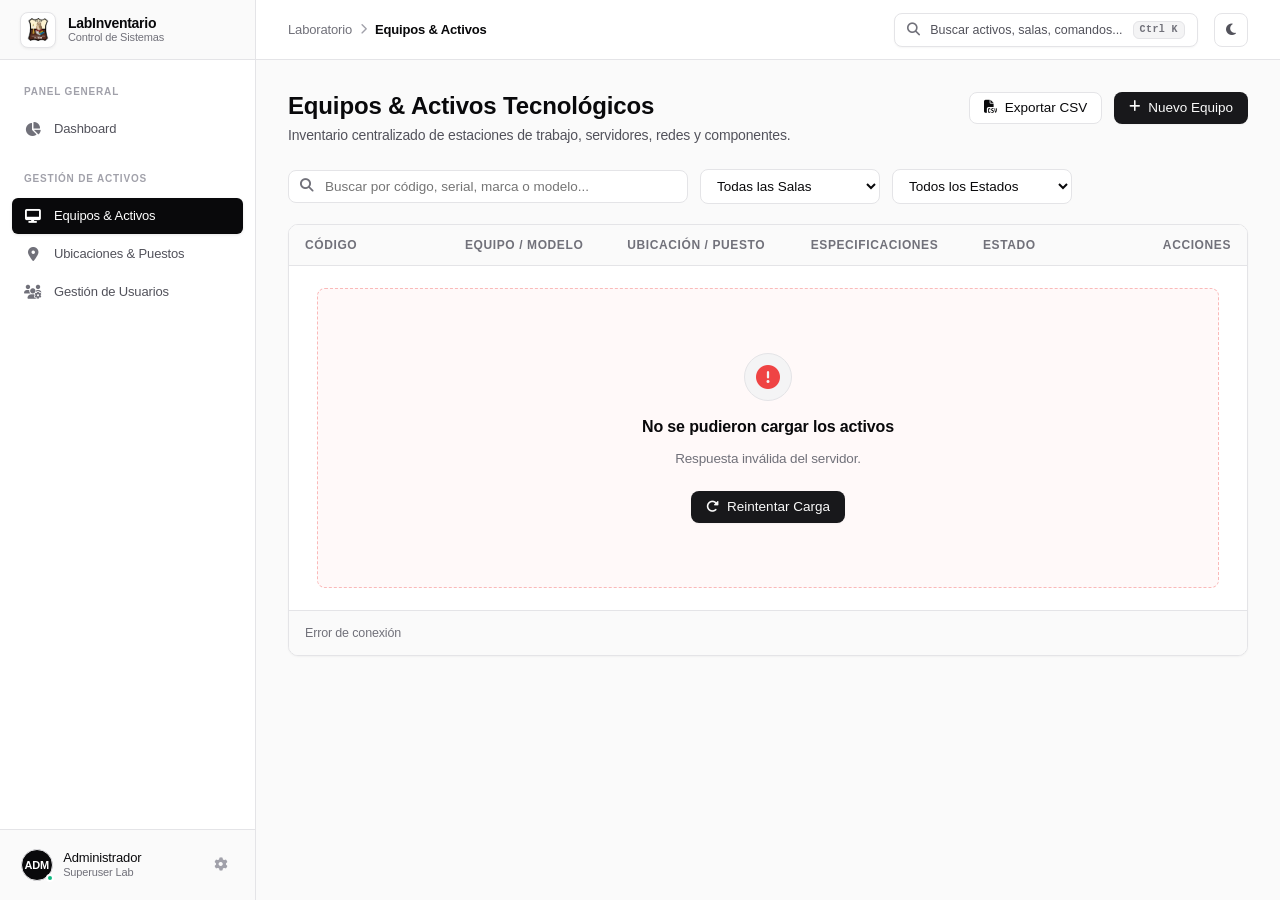
==== commit 399b2465: "fix: resolve settings modal visibility and enable logout interaction in sidebar" ====
--- a/public/inventario.html
+++ b/public/inventario.html
@@ -56,6 +56,10 @@
                 <i class="fa-solid fa-location-dot"></i>
                 <span>Ubicaciones & Puestos</span>
             </a>
+            <a href="usuarios.html" class="nav-item" data-role="ADMIN">
+                <i class="fa-solid fa-users-gear"></i>
+                <span>Gestión de Usuarios</span>
+            </a>
         </div>
     </nav>
 
@@ -69,7 +73,7 @@
                 <span class="user-name sidebar-user-name">Administrador</span>
                 <span class="user-role">Superuser Lab</span>
             </div>
-            <button class="sidebar-action-btn" title="Configuración de Sistema" aria-label="Ajustes">
+            <button type="button" id="btn-config-sistema" class="sidebar-action-btn" title="Configuración de Sistema" aria-label="Ajustes">
                 <i class="fa-solid fa-gear"></i>
             </button>
         </div>
--- a/public/css/layout.css
+++ b/public/css/layout.css
@@ -127,7 +127,8 @@
 }
 
 /* Navigation Links */
-.nav-link {
+.nav-link,
+.nav-item {
     position: relative;
     display: flex;
     align-items: center;
@@ -141,7 +142,8 @@
     transition: all 120ms cubic-bezier(0.4, 0, 0.2, 1);
 }
 
-.nav-link i.fa-solid {
+.nav-link i.fa-solid,
+.nav-item i.fa-solid {
     font-size: 14px;
     width: 18px;
     text-align: center;
@@ -149,24 +151,28 @@
     transition: color 120ms ease;
 }
 
-.nav-link:hover {
+.nav-link:hover,
+.nav-item:hover {
     background: #f4f4f5;
     color: #09090b;
 }
 
-.nav-link:hover i.fa-solid {
+.nav-link:hover i.fa-solid,
+.nav-item:hover i.fa-solid {
     color: #09090b;
 }
 
 /* Estado Activo Premium (Shadcn Dark Accent) */
-.nav-link.active {
+.nav-link.active,
+.nav-item.active {
     background: #09090b;
     color: #ffffff;
     font-weight: 500;
     box-shadow: 0 1px 3px rgba(0, 0, 0, 0.1);
 }
 
-.nav-link.active i.fa-solid {
+.nav-link.active i.fa-solid,
+.nav-item.active i.fa-solid {
     color: #ffffff;
 }
 
@@ -199,6 +205,9 @@
     padding: 0.75rem;
     border-top: 1px solid var(--border-color);
     background: #fafafa;
+    position: relative;
+    z-index: 50;
+    pointer-events: auto;
 }
 
 .user-card-wrapper {
@@ -286,6 +295,9 @@
     cursor: pointer;
     flex-shrink: 0;
     margin-left: auto;
+    position: relative;
+    z-index: 50;
+    pointer-events: auto;
     transition: all 120ms ease;
 }
 
@@ -472,16 +484,19 @@
     color: #fafafa;
 }
 
-[data-theme="dark"] .nav-link {
+[data-theme="dark"] .nav-link,
+[data-theme="dark"] .nav-item {
     color: #a1a1aa;
 }
 
-[data-theme="dark"] .nav-link:hover {
+[data-theme="dark"] .nav-link:hover,
+[data-theme="dark"] .nav-item:hover {
     background: #18181b;
     color: #fafafa;
 }
 
-[data-theme="dark"] .nav-link.active {
+[data-theme="dark"] .nav-link.active,
+[data-theme="dark"] .nav-item.active {
     background: #27272a;
     color: #ffffff;
 }
--- a/public/css/components.css
+++ b/public/css/components.css
@@ -407,9 +407,10 @@
 
 
 /* ==========================================================================
-   Modal Accesible Shadcn UI (.modal-backdrop y .modal-container)
+   Modal Accesible Shadcn UI (.modal-backdrop y .modal-overlay)
    ========================================================================== */
-.modal-backdrop {
+.modal-backdrop,
+.modal-overlay {
     position: fixed;
     inset: 0;
     background-color: rgba(15, 23, 42, 0.6);
@@ -418,16 +419,28 @@
     display: flex;
     align-items: center;
     justify-content: center;
-    z-index: 50;
+    z-index: 1000;
     padding: 1.5rem;
     opacity: 0;
     visibility: hidden;
+    pointer-events: none;
     transition: opacity 0.2s ease, visibility 0.2s ease;
 }
 
-.modal-backdrop.open {
-    opacity: 1;
-    visibility: visible;
+.modal-backdrop:not(.active):not(.open),
+.modal-overlay:not(.active):not(.open) {
+    pointer-events: none;
+    visibility: hidden;
+    opacity: 0;
+}
+
+.modal-backdrop.open,
+.modal-backdrop.active,
+.modal-overlay.open,
+.modal-overlay.active {
+    opacity: 1 !important;
+    visibility: visible !important;
+    pointer-events: auto !important;
 }
 
 .modal-card,
@@ -449,7 +462,16 @@
 
 .modal-backdrop.open .modal-card,
 .modal-backdrop.open .modal-dialog,
-.modal-backdrop.open .modal-content {
+.modal-backdrop.open .modal-content,
+.modal-backdrop.active .modal-card,
+.modal-backdrop.active .modal-dialog,
+.modal-backdrop.active .modal-content,
+.modal-overlay.open .modal-card,
+.modal-overlay.open .modal-dialog,
+.modal-overlay.open .modal-content,
+.modal-overlay.active .modal-card,
+.modal-overlay.active .modal-dialog,
+.modal-overlay.active .modal-content {
     transform: scale(1) translateY(0);
 }
 
